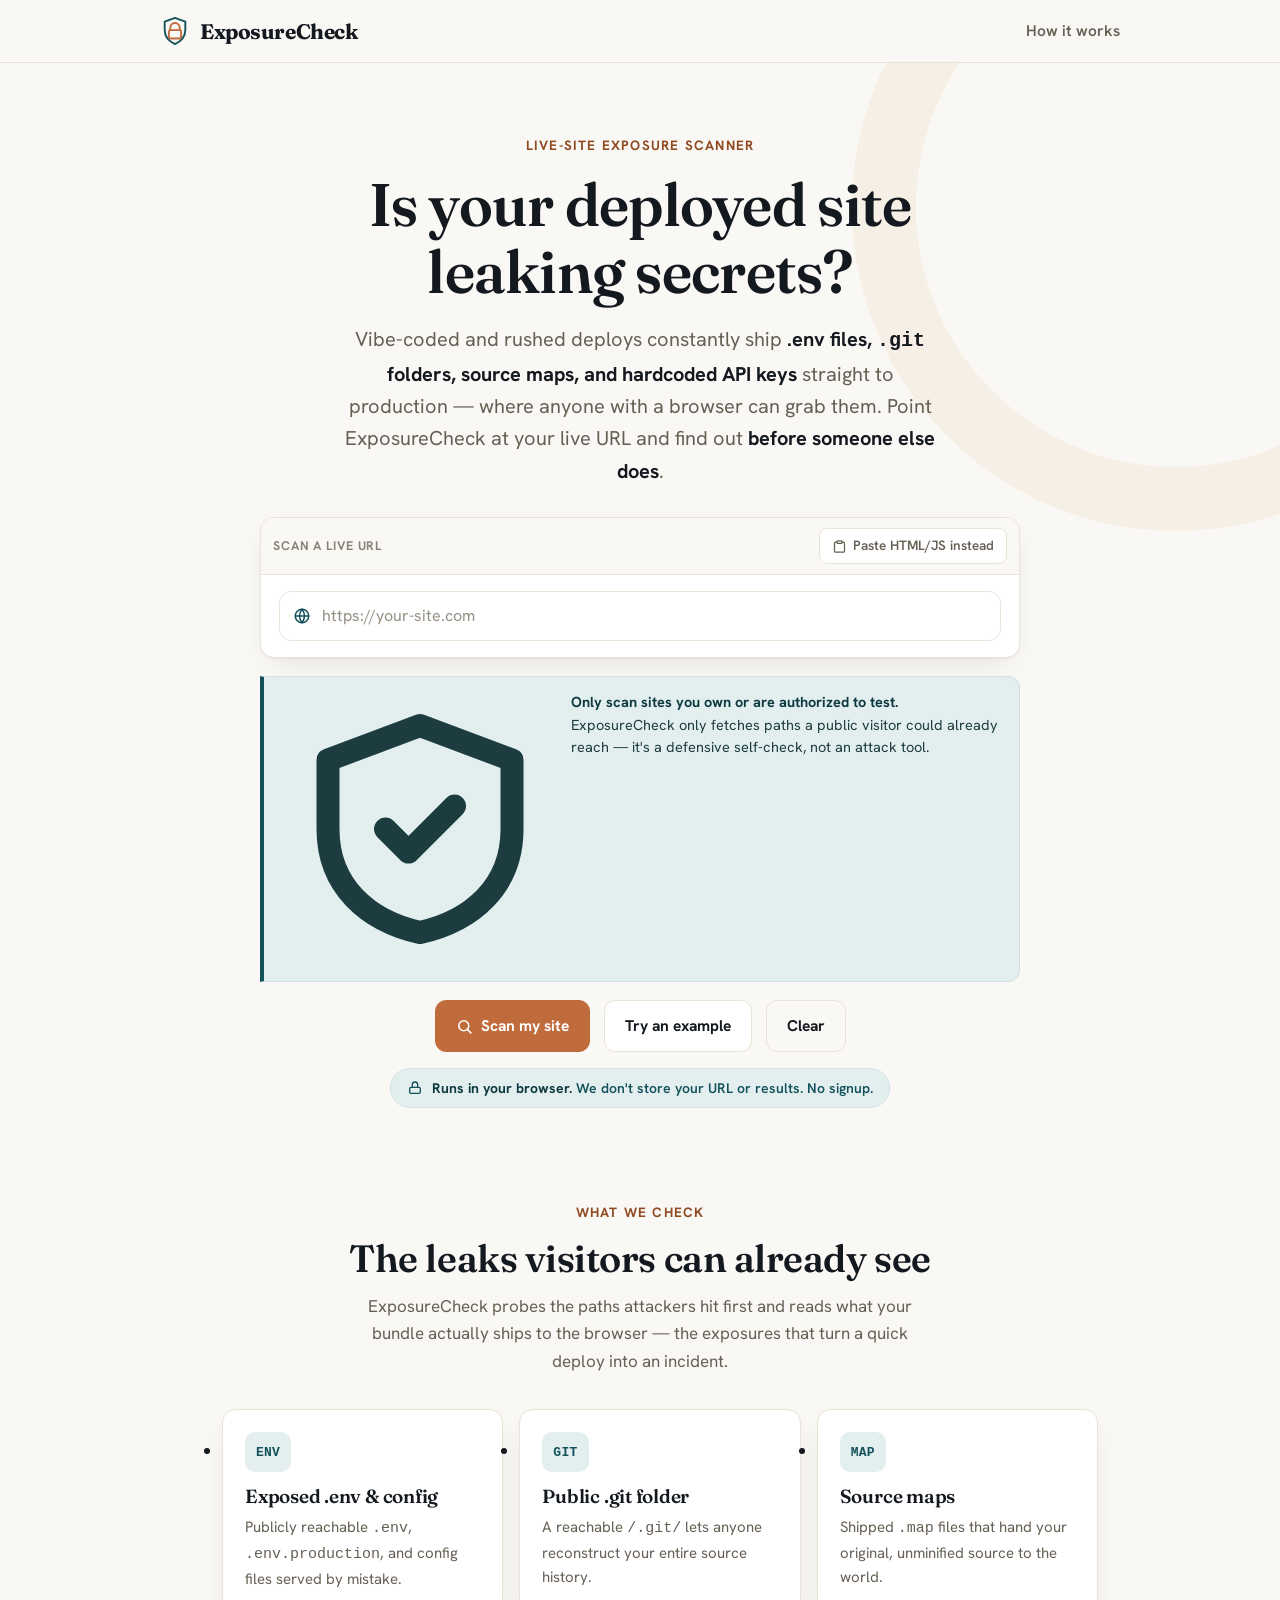
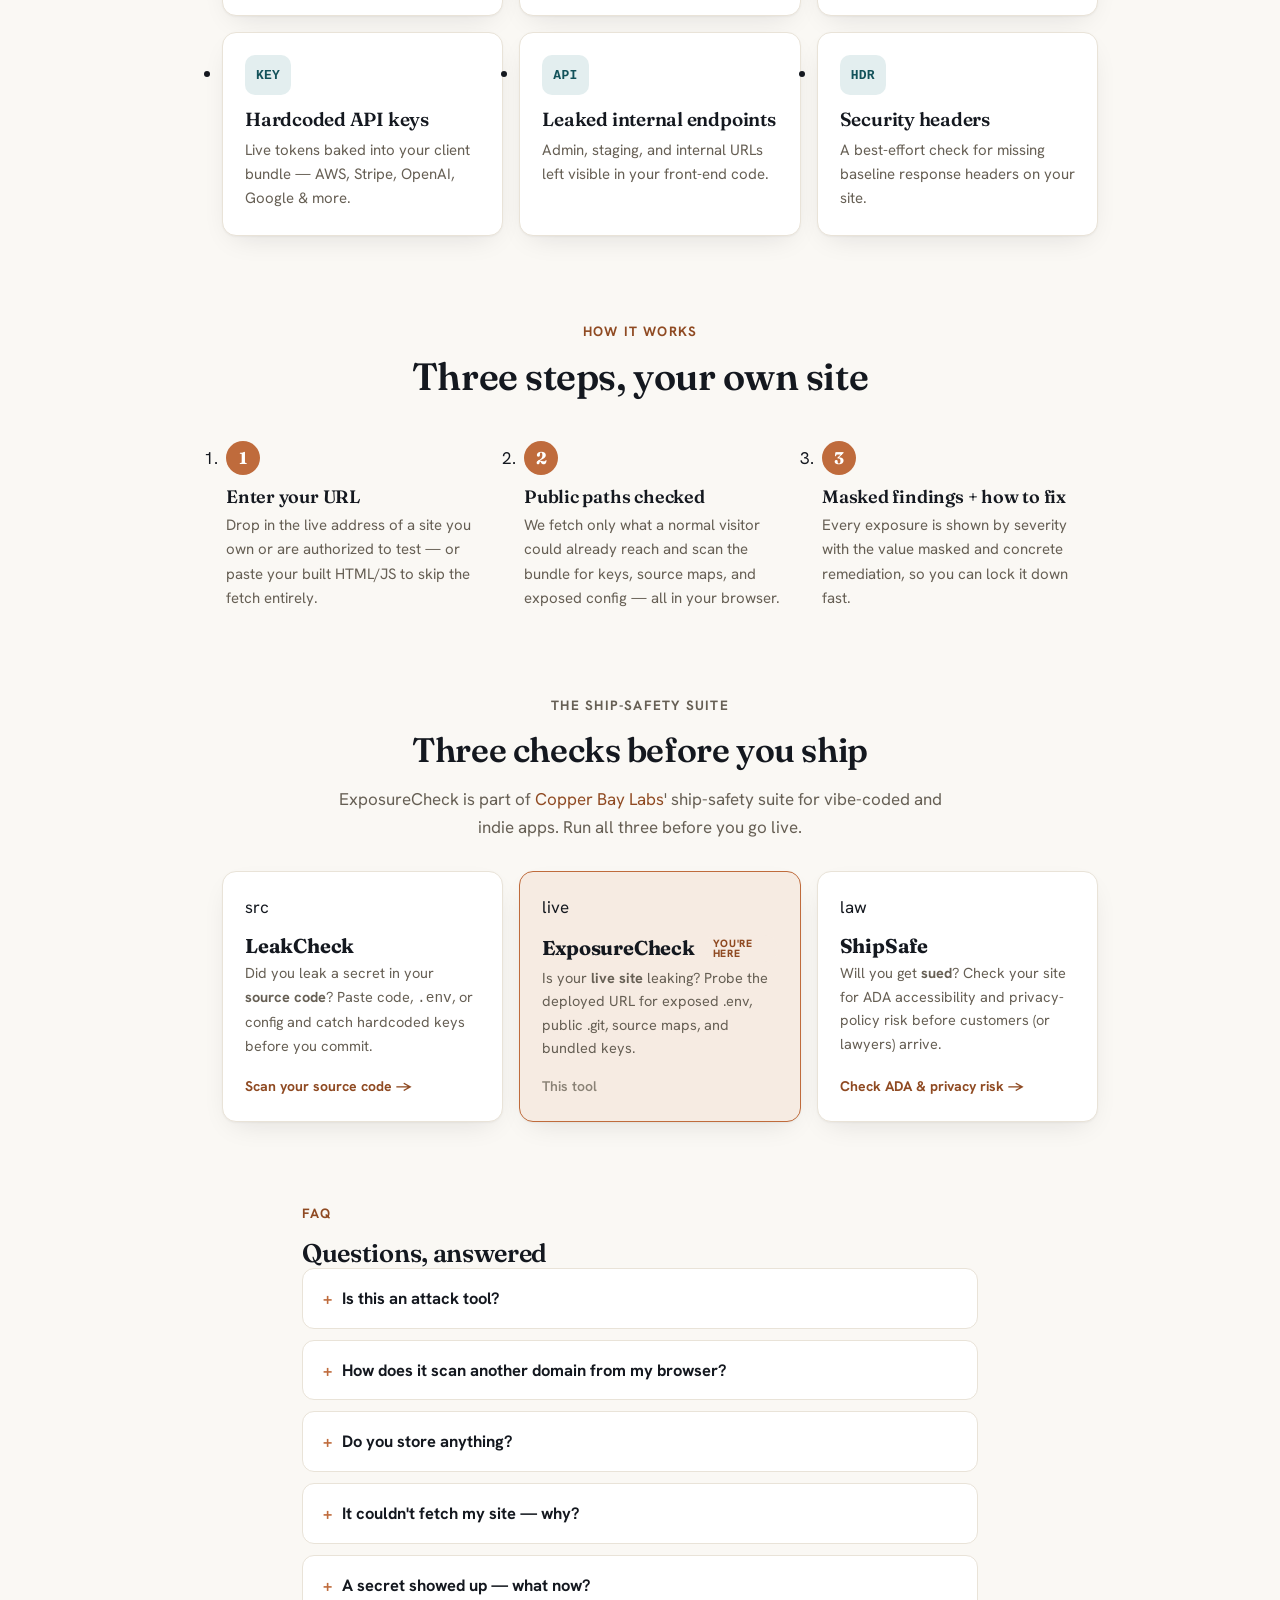
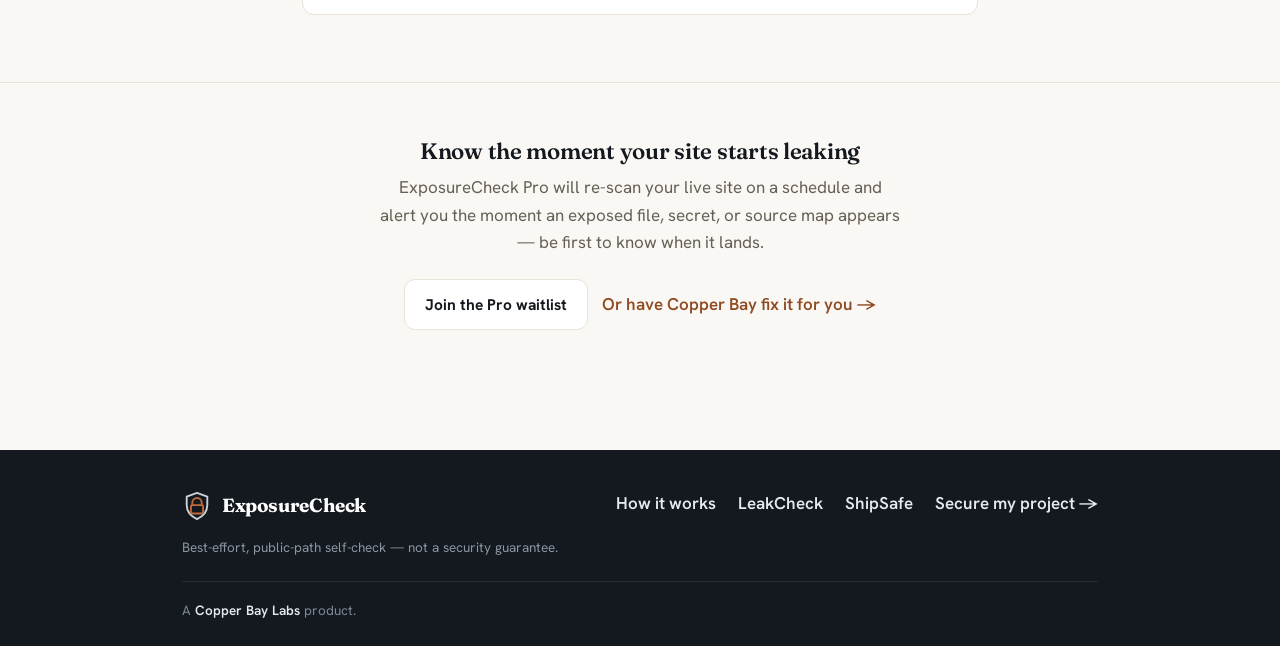
==== index.html @ 498ee795 "Point canonical URLs, sitemap, and cross-links to labs.copperbaytech.com Co-Authored-By: Claude Opus" ====
<!doctype html>
<html lang="en">
<head>
<meta charset="utf-8">
<meta name="viewport" content="width=device-width, initial-scale=1">
<title>ExposureCheck — is your live site leaking secrets?</title>
<meta name="description" content="Scan your deployed site for exposed .env files, public .git folders, leaked source maps, and hardcoded API keys in your bundle, flagged by severity. A defensive self-check that runs in your browser. Free, no signup.">
<link rel="canonical" href="https://labs.copperbaytech.com/exposurecheck/">
<meta property="og:type" content="website">
<meta property="og:site_name" content="ExposureCheck">
<meta property="og:title" content="ExposureCheck — is your live site leaking secrets?">
<meta property="og:description" content="Scan your deployed site for exposed .env, public .git, source maps, and hardcoded API keys, flagged by severity. A defensive self-check that runs in your browser.">
<meta property="og:url" content="https://labs.copperbaytech.com/exposurecheck/">
<meta property="og:image" content="https://labs.copperbaytech.com/exposurecheck/og-image.png">
<meta property="og:image:width" content="1200">
<meta property="og:image:height" content="630">
<meta name="twitter:card" content="summary_large_image">
<meta name="theme-color" content="#faf8f4">
<link rel="icon" href="favicon.svg" type="image/svg+xml">
<link rel="apple-touch-icon" href="apple-touch-icon.png">
<link rel="preconnect" href="https://fonts.googleapis.com">
<link rel="preconnect" href="https://fonts.gstatic.com" crossorigin>
<link href="https://fonts.googleapis.com/css2?family=Fraunces:opsz,wght@9..144,500;9..144,600;9..144,700&family=Hanken+Grotesk:wght@400;500;600;700&display=swap" rel="stylesheet">
<script type="application/ld+json">
{"@context":"https://schema.org","@type":"WebApplication","name":"ExposureCheck","applicationCategory":"SecurityApplication","operatingSystem":"Web","offers":{"@type":"Offer","price":"0","priceCurrency":"USD"},"description":"Free defensive self-check that scans your deployed site for exposed .env files, public .git folders, leaked source maps, and hardcoded API keys in your bundle.","publisher":{"@type":"Organization","name":"Copper Bay Labs","url":"https://copperbaytech.com"}}
</script>
<link rel="stylesheet" href="styles.css?v=1">
</head>
<body>
<a class="skip" href="#main">Skip to main content</a>

<header class="masthead" role="banner">
  <div class="wrap hdr-bar">
    <a class="brand" href="./" aria-label="ExposureCheck — go to homepage">
      <svg class="mark" viewBox="0 0 64 64" aria-hidden="true">
        <path d="M32 4 54 12v18c0 14-9 24-22 30C19 54 10 44 10 30V12L32 4Z" fill="none" stroke="#13525a" stroke-width="4" stroke-linejoin="round"/>
        <path d="M22 30v-5a10 10 0 0 1 20 0v5" fill="none" stroke="#bf6b3c" stroke-width="4" stroke-linecap="round" stroke-linejoin="round"/>
        <rect x="19" y="30" width="26" height="18" rx="3" fill="none" stroke="#bf6b3c" stroke-width="4"/>
      </svg>
      <span class="wordmark">ExposureCheck</span>
    </a>
    <nav class="nav" aria-label="Primary navigation">
      <a href="about.html">How it works</a>
    </nav>
  </div>
</header>

<main id="main">

  <section class="hero">
    <div class="wrap">
      <p class="eyebrow">Live-site exposure scanner</p>
      <h1>Is your deployed site leaking secrets?</h1>
      <p class="lede">Vibe-coded and rushed deploys constantly ship <strong>.env files, <code>.git</code> folders, source maps, and hardcoded API keys</strong> straight to production — where anyone with a browser can grab them. Point ExposureCheck at your live URL and find out <strong>before someone else does</strong>.</p>

      <form id="scan-form" class="scanner" novalidate>
        <div class="code-tool">
          <div class="code-toolbar">
            <span class="tb-label">Scan a live URL</span>
            <button type="button" id="paste-toggle" class="tb-btn" aria-expanded="false" aria-controls="paste-wrap">
              <svg viewBox="0 0 24 24" fill="none" stroke="currentColor" stroke-width="2" stroke-linecap="round" stroke-linejoin="round" aria-hidden="true"><rect x="8" y="3" width="8" height="4" rx="1"/><path d="M16 5h2a2 2 0 0 1 2 2v12a2 2 0 0 1-2 2H6a2 2 0 0 1-2-2V7a2 2 0 0 1 2-2h2"/></svg>
              Paste HTML/JS instead
            </button>
          </div>

          <div class="url-row">
            <label class="sr-only" for="url">Your live site URL</label>
            <span class="url-prefix" aria-hidden="true">
              <svg viewBox="0 0 24 24" fill="none" stroke="currentColor" stroke-width="2" stroke-linecap="round" stroke-linejoin="round" aria-hidden="true"><circle cx="12" cy="12" r="9"/><path d="M3 12h18M12 3a14 14 0 0 1 0 18M12 3a14 14 0 0 0 0 18"/></svg>
            </span>
            <input id="url" name="url" class="url-input" type="url" inputmode="url" spellcheck="false" autocomplete="off" autocapitalize="off" autocorrect="off" placeholder="https://your-site.com" aria-describedby="trust-line safety-note">
          </div>

          <div id="paste-wrap" class="paste-wrap" hidden>
            <label class="code-label" for="paste">Paste your built HTML/JS instead</label>
            <textarea id="paste" name="paste" class="code-input" spellcheck="false" autocomplete="off" autocapitalize="off" autocorrect="off" wrap="off" placeholder="Paste your built HTML or bundled JS here&hellip; (no URL fetch — scanned locally)"></textarea>
          </div>
        </div>

        <p class="safety-note" id="safety-note">
          <svg viewBox="0 0 24 24" fill="none" stroke="currentColor" stroke-width="2" stroke-linecap="round" stroke-linejoin="round" aria-hidden="true"><path d="M12 3 4 6v6c0 5 3.5 8 8 9 4.5-1 8-4 8-9V6l-8-3Z"/><path d="m9 12 2 2 4-4"/></svg>
          <span><strong>Only scan sites you own or are authorized to test.</strong> ExposureCheck only fetches paths a public visitor could already reach — it's a defensive self-check, not an attack tool.</span>
        </p>

        <div class="scan-actions">
          <button type="submit" id="scan-btn" class="btn primary">
            <svg viewBox="0 0 24 24" fill="none" stroke="currentColor" stroke-width="2.2" stroke-linecap="round" stroke-linejoin="round" aria-hidden="true"><circle cx="11" cy="11" r="7"/><path d="m21 21-4.3-4.3"/></svg>
            Scan my site
          </button>
          <button type="button" id="example-btn" class="btn">Try an example</button>
          <button type="button" id="clear-btn" class="btn ghost">Clear</button>
        </div>

        <p class="trust-badge" id="trust-line">
          <svg viewBox="0 0 24 24" fill="none" stroke="currentColor" stroke-width="2" stroke-linecap="round" stroke-linejoin="round" aria-hidden="true"><rect x="4" y="11" width="16" height="9" rx="2"/><path d="M8 11V7a4 4 0 0 1 8 0v4"/></svg>
          <span><strong>Runs in your browser.</strong> We don't store your URL or results. No signup.</span>
        </p>
      </form>
    </div>
  </section>

  <section id="results" class="results" hidden tabindex="-1" aria-label="Scan results">
    <!-- app.js fills this and injects the "Copy report" #copy-btn into the results head -->
  </section>

  <section class="detect">
    <div class="wrap">
      <p class="eyebrow">What we check</p>
      <h2 class="detect-title">The leaks visitors can already see</h2>
      <p class="detect-sub">ExposureCheck probes the paths attackers hit first and reads what your bundle actually ships to the browser — the exposures that turn a quick deploy into an incident.</p>
      <ul class="detect-grid">
        <li class="feature"><span class="feat-icon" aria-hidden="true">env</span><div><h3>Exposed .env &amp; config</h3><p>Publicly reachable <code>.env</code>, <code>.env.production</code>, and config files served by mistake.</p></div></li>
        <li class="feature"><span class="feat-icon" aria-hidden="true">git</span><div><h3>Public .git folder</h3><p>A reachable <code>/.git/</code> lets anyone reconstruct your entire source history.</p></div></li>
        <li class="feature"><span class="feat-icon" aria-hidden="true">map</span><div><h3>Source maps</h3><p>Shipped <code>.map</code> files that hand your original, unminified source to the world.</p></div></li>
        <li class="feature"><span class="feat-icon" aria-hidden="true">key</span><div><h3>Hardcoded API keys</h3><p>Live tokens baked into your client bundle — AWS, Stripe, OpenAI, Google &amp; more.</p></div></li>
        <li class="feature"><span class="feat-icon" aria-hidden="true">api</span><div><h3>Leaked internal endpoints</h3><p>Admin, staging, and internal URLs left visible in your front-end code.</p></div></li>
        <li class="feature"><span class="feat-icon" aria-hidden="true">hdr</span><div><h3>Security headers</h3><p>A best-effort check for missing baseline response headers on your site.</p></div></li>
      </ul>
    </div>
  </section>

  <section class="steps">
    <div class="wrap">
      <p class="eyebrow">How it works</p>
      <h2 class="steps-title">Three steps, your own site</h2>
      <ol class="step-grid">
        <li class="step">
          <span class="step-num" aria-hidden="true">1</span>
          <h3>Enter your URL</h3>
          <p>Drop in the live address of a site you own or are authorized to test — or paste your built HTML/JS to skip the fetch entirely.</p>
        </li>
        <li class="step">
          <span class="step-num" aria-hidden="true">2</span>
          <h3>Public paths checked</h3>
          <p>We fetch only what a normal visitor could already reach and scan the bundle for keys, source maps, and exposed config — all in your browser.</p>
        </li>
        <li class="step">
          <span class="step-num" aria-hidden="true">3</span>
          <h3>Masked findings + how to fix</h3>
          <p>Every exposure is shown by severity with the value masked and concrete remediation, so you can lock it down fast.</p>
        </li>
      </ol>
    </div>
  </section>

  <section class="suite-band">
    <div class="wrap">
      <div class="section-head">
        <p class="eyebrow">The ship-safety suite</p>
        <h2>Three checks before you ship</h2>
        <p>ExposureCheck is part of <a href="https://copperbaytech.com" target="_blank" rel="noopener noreferrer">Copper Bay Labs</a>' ship-safety suite for vibe-coded and indie apps. Run all three before you go live.</p>
      </div>
      <ul class="suite-grid">
        <li class="suite-card">
          <span class="feat-icon" aria-hidden="true">src</span>
          <h3 class="suite-name">LeakCheck</h3>
          <p>Did you leak a secret in your <strong>source code</strong>? Paste code, <code>.env</code>, or config and catch hardcoded keys before you commit.</p>
          <a class="suite-cta" href="https://labs.copperbaytech.com/leakcheck/" target="_blank" rel="noopener noreferrer">Scan your source code &rarr;</a>
        </li>
        <li class="suite-card is-current" aria-current="page">
          <span class="feat-icon" aria-hidden="true">live</span>
          <h3 class="suite-name">ExposureCheck <span class="pill">You're here</span></h3>
          <p>Is your <strong>live site</strong> leaking? Probe the deployed URL for exposed .env, public .git, source maps, and bundled keys.</p>
          <span class="suite-cta muted">This tool</span>
        </li>
        <li class="suite-card">
          <span class="feat-icon" aria-hidden="true">law</span>
          <h3 class="suite-name">ShipSafe</h3>
          <p>Will you get <strong>sued</strong>? Check your site for ADA accessibility and privacy-policy risk before customers (or lawyers) arrive.</p>
          <a class="suite-cta" href="https://labs.copperbaytech.com/shipsafe/" target="_blank" rel="noopener noreferrer">Check ADA &amp; privacy risk &rarr;</a>
        </li>
      </ul>
    </div>
  </section>

  <section class="faq">
    <div class="wrap narrow">
      <p class="eyebrow">FAQ</p>
      <h2 class="faq-title">Questions, answered</h2>

      <details>
        <summary>Is this an attack tool?</summary>
        <p><strong>No.</strong> ExposureCheck is a defensive self-check for <em>your own</em> site. It only requests paths a public visitor could already reach — the same <code>.env</code>, <code>.git</code>, source-map, and bundle URLs a browser or crawler would hit. It never probes for vulnerabilities, never brute-forces, and never touches anything that isn't already publicly served. Only scan sites you own or are explicitly authorized to test.</p>
      </details>

      <details>
        <summary>How does it scan another domain from my browser?</summary>
        <p>Browsers block one site from fetching another (the same-origin policy), so for URL mode ExposureCheck routes its requests through a <strong>public CORS proxy</strong> that fetches the page and passes the bytes back to your tab for local scanning. That proxy is a third party that can see the URL it fetches, and it can't reach pages behind a login or a private network. If a fetch fails or you'd rather not use a proxy, use <strong>paste mode</strong> — drop in your built HTML/JS and everything stays in your browser with no network call at all.</p>
      </details>

      <details>
        <summary>Do you store anything?</summary>
        <p>No. Nothing is persisted. Your URL, the fetched content, and the results live only in this tab's memory and disappear the moment you close or reload the page. There's no database, no analytics on your content, and no signup. (In URL mode the public CORS proxy briefly handles your URL to fetch it — see the question above.)</p>
      </details>

      <details>
        <summary>It couldn't fetch my site — why?</summary>
        <p>URL mode depends on a public CORS proxy, which has limits: it can be rate-limited or down, it can't reach pages behind authentication or on a private network, and some hosts block proxy traffic. When that happens, switch to <strong>paste mode</strong> — open your deployed page, view source or grab your built bundle, and paste the HTML/JS in. The same detectors run locally with no fetch required.</p>
      </details>

      <details>
        <summary>A secret showed up — what now?</summary>
        <p><strong>Rotate it immediately</strong> in the provider's dashboard so the exposed value stops working. Then remove it from the deploy: pull the literal out of your built output, move it to an environment variable or secret manager, and make sure the file (<code>.env</code>, config, source maps) is in your <code>.gitignore</code> and excluded from your production build. Finally, scrub it from git history with <code>git filter-repo</code> or BFG and force-push — anything that has been public should be treated as already harvested.</p>
      </details>
    </div>
  </section>

</main>

<section class="upsell" aria-labelledby="upsell-h" style="border-top:1px solid var(--line,#e7e1d8);padding:3.5rem 0;text-align:center">
  <div class="wrap">
    <h2 id="upsell-h" style="margin:0 0 .6rem;font-size:1.4rem">Know the moment your site starts leaking</h2>
    <p style="max-width:52ch;margin:0 auto 1.4rem;color:var(--muted,#6b6359)">ExposureCheck Pro will re-scan your live site on a schedule and alert you the moment an exposed file, secret, or source map appears — be first to know when it lands.</p>
    <div style="display:flex;gap:.85rem;justify-content:center;flex-wrap:wrap;align-items:center">
      <a class="btn" href="mailto:contact@copperbaytech.com?subject=ExposureCheck%20Pro%20waitlist&amp;body=I%27d%20use%20scheduled%20re-scans%20with%20alerts.%20Notify%20me%20at%20launch.">Join the Pro waitlist</a>
      <a href="https://copperbaytech.com" target="_blank" rel="noopener noreferrer" style="font-weight:600">Or have Copper Bay fix it for you <span aria-hidden="true">&rarr;</span></a>
    </div>
  </div>
</section>

<footer class="footer" role="contentinfo">
  <div class="wrap foot">
    <div>
      <a class="brand small" href="./" aria-label="ExposureCheck — homepage">
        <svg class="mark" viewBox="0 0 64 64" aria-hidden="true">
          <path d="M32 4 54 12v18c0 14-9 24-22 30C19 54 10 44 10 30V12L32 4Z" fill="none" stroke="#cbd2da" stroke-width="4" stroke-linejoin="round"/>
          <path d="M22 30v-5a10 10 0 0 1 20 0v5" fill="none" stroke="#bf6b3c" stroke-width="4" stroke-linecap="round" stroke-linejoin="round"/>
          <rect x="19" y="30" width="26" height="18" rx="3" fill="none" stroke="#bf6b3c" stroke-width="4"/>
        </svg>
        <span class="wordmark">ExposureCheck</span>
      </a>
      <p class="fine">Best-effort, public-path self-check — not a security guarantee.</p>
    </div>
    <nav class="foot-nav" aria-label="Footer navigation">
      <a href="about.html">How it works</a>
      <a href="https://labs.copperbaytech.com/leakcheck/" target="_blank" rel="noopener noreferrer">LeakCheck</a>
      <a href="https://labs.copperbaytech.com/shipsafe/" target="_blank" rel="noopener noreferrer">ShipSafe</a>
      <a href="https://copperbaytech.com" target="_blank" rel="noopener noreferrer">Secure my project &rarr;</a>
    </nav>
  </div>
  <div class="wrap">
    <p class="madeby">A <a href="https://copperbaytech.com" target="_blank" rel="noopener noreferrer">Copper Bay Labs</a> product.</p>
  </div>
</footer>

<script src="app.js?v=1"></script>
</body>
</html>
---- styles.css ----
/* ==========================================================================
   ExposureCheck — A Copper Bay Labs product
   Standalone stylesheet. FORKED from LeakCheck for suite cohesion.
   Design system: Copper Bay Labs (Fraunces + Hanken Grotesk; copper #bf6b3c
   primary action, bay/teal #13525a secure accent, paper bg, severity
   critical/high/medium/low). Fonts loaded via Google Fonts <link>.

   Where LeakCheck scans pasted code, ExposureCheck scans a live URL (or pasted
   response/headers) for publicly-exposed secrets. Same engine, same finding /
   severity class contract:
     .finding.sev-critical / .sev-high / .sev-medium / .sev-low  (left border)
     .sev-badge.sev-critical|high|medium|low                     (pill)
     .summary-bar > .summary-counts > .sev-count.crit|high|med|low
   These names MUST match app.js (SEV_ABBR: critical->crit, high, medium->med,
   low). Do not rename without updating the engine.
   ========================================================================== */

:root{
  --ink:#14181f; --paper:#faf8f4; --surface:#fff; --line:#e9e3d8; --line-2:#f0ebe2;
  --muted:#665f54; --muted-2:#8a8276;
  --copper:#bf6b3c; --copper-deep:#8f4a22; --copper-tint:#f6ebe2;
  --bay:#13525a; --bay-deep:#0d3a40; --bay-tint:#e3eeef;
  --pass:#2f7d52; --pass-bg:#e8f3ec; --warn:#a9711a; --warn-bg:#f9f0dd; --fail:#bb392b; --fail-bg:#f9e7e4;
  --high:#d2691e; --high-bg:#f7e9dc;
  --shadow:0 1px 2px rgba(20,24,31,.04), 0 10px 30px -12px rgba(20,24,31,.14);
  --shadow-lift:0 2px 6px rgba(20,24,31,.06), 0 16px 40px -16px rgba(20,24,31,.18);
  --r:14px;
  --mono:ui-monospace,"SF Mono",SFMono-Regular,"Cascadia Code","JetBrains Mono",Menlo,Consolas,"Liberation Mono",monospace;
  --transition-fast:.15s ease;
  --transition-med:.22s ease;
}
*{box-sizing:border-box}
html{scroll-behavior:smooth}
@media (prefers-reduced-motion:reduce){html{scroll-behavior:auto} *{animation-duration:.001ms!important;transition-duration:.001ms!important}}
body{margin:0;background:var(--paper);color:var(--ink);font:17px/1.62 "Hanken Grotesk",ui-sans-serif,system-ui,-apple-system,"Segoe UI",Roboto,sans-serif;-webkit-font-smoothing:antialiased;overflow-x:clip}
.wrap{max-width:960px;margin:0 auto;padding:0 22px}
.wrap.narrow{max-width:720px}
h1,h2,h3{font-family:"Fraunces",Georgia,serif;font-weight:600;line-height:1.12;letter-spacing:-.012em;margin:0}
a{color:var(--copper-deep);text-decoration:none}
a:hover{text-decoration:underline;text-underline-offset:3px}
em{font-style:italic;color:var(--copper-deep)}
strong{font-weight:700}
:focus-visible{outline:3px solid var(--bay);outline-offset:2px;border-radius:4px}
.sr-only{position:absolute;width:1px;height:1px;padding:0;margin:-1px;overflow:hidden;clip:rect(0 0 0 0);white-space:nowrap;border:0}
.skip{position:absolute;left:-999px;top:8px;background:var(--ink);color:#fff;padding:10px 16px;border-radius:8px;z-index:50;font-weight:600;letter-spacing:.01em}
.skip:focus{left:12px}

/* masthead */
.masthead{background:var(--paper);border-bottom:1px solid var(--line);position:relative;z-index:30}
.hdr-bar,.masthead .bar{display:flex;align-items:center;justify-content:space-between;gap:14px;min-height:62px;padding:9px 0}
.brand{display:inline-flex;align-items:center;gap:10px;color:var(--ink)}
.brand:hover{text-decoration:none}
.mark{width:30px;height:30px;flex:0 0 auto}
.wordmark{font-family:"Fraunces",serif;font-weight:700;font-size:21px;letter-spacing:-.02em}
.nav{display:flex;gap:24px}
.nav a{color:var(--muted);font-weight:600;font-size:15.5px;transition:color var(--transition-fast)}
.nav a:hover{color:var(--ink);text-decoration:none}

/* hero */
.hero{padding:72px 0 40px;position:relative;overflow:hidden;text-align:center}
.hero::before{content:"";position:absolute;width:520px;height:520px;border:64px solid var(--copper-tint);border-radius:50%;right:-220px;top:-180px;z-index:0;opacity:.7;pointer-events:none}
.hero .wrap{position:relative;z-index:1}
.eyebrow{color:var(--copper-deep);font-weight:700;font-size:13.5px;letter-spacing:.09em;text-transform:uppercase;margin:0 0 14px}
.hero h1{font-size:clamp(34px,6vw,60px);max-width:15ch;margin:0 auto 18px}
.lede{max-width:600px;margin:0 auto 30px;color:var(--muted);font-size:clamp(17px,2.3vw,20px)}
.lede strong{color:var(--ink)}

/* primary button */
.btn{padding:12px 20px;font:inherit;font-size:15.5px;font-weight:700;border-radius:11px;cursor:pointer;border:1.5px solid var(--line);background:var(--surface);color:var(--ink);display:inline-flex;align-items:center;justify-content:center;gap:8px;transition:border-color var(--transition-fast),background var(--transition-fast),box-shadow var(--transition-fast),transform var(--transition-fast);text-decoration:none}
.btn:hover{border-color:var(--bay);text-decoration:none;background:var(--bay-tint)}
.btn:focus-visible{outline:3px solid var(--bay);outline-offset:2px}
.btn:active{transform:translateY(1px)}
.btn.primary{background:var(--copper);color:#fff;border-color:var(--copper)}
.btn.primary:hover{background:var(--copper-deep);border-color:var(--copper-deep);box-shadow:var(--shadow-lift)}
.btn.large{padding:14px 26px;font-size:16.5px;border-radius:12px}
.btn svg{width:17px;height:17px}
.btn[disabled],.btn:disabled{opacity:.55;cursor:not-allowed;transform:none}
.btn.ghost{background:transparent;border-color:var(--line)}
.btn-row{display:flex;gap:12px;flex-wrap:wrap;justify-content:center}

/* ==========================================================================
   ExposureCheck: scanner input — URL row + paste-mode textarea
   ========================================================================== */
.scanner{position:relative;z-index:1;max-width:760px;margin:0 auto}
.code-tool{background:var(--surface);border:1.5px solid var(--line);border-radius:var(--r);box-shadow:var(--shadow);overflow:hidden;transition:border-color var(--transition-fast),box-shadow var(--transition-fast)}
.code-tool:focus-within{border-color:var(--bay);box-shadow:0 0 0 4px rgba(19,82,90,.12),var(--shadow-lift)}

.code-label{display:block;text-align:left;font-size:13.5px;font-weight:700;letter-spacing:.04em;text-transform:uppercase;color:var(--muted-2);margin:0 0 10px}
.code-label code{font-family:var(--mono);font-size:12.5px;background:var(--paper);border:1px solid var(--line);border-radius:5px;padding:1px 6px;text-transform:none;color:var(--bay)}

/* the URL input row — globe prefix + flush input, like a search bar.
   Markup: <div class="url-row"><span class="url-prefix">svg</span><input class="url-input"></div> */
.url-row{position:relative;display:flex;align-items:stretch;padding:16px 18px}
.url-prefix{position:absolute;left:32px;top:50%;transform:translateY(-50%);width:18px;height:18px;color:var(--bay);display:inline-flex;align-items:center;justify-content:center;pointer-events:none;z-index:1}
.url-prefix svg{width:18px;height:18px}
.url-input{flex:1 1 auto;min-width:0;font:inherit;font-size:16px;color:var(--ink);background:var(--surface);border:1.5px solid var(--line);border-radius:12px;padding:13px 16px 13px 42px;line-height:1.4;transition:border-color var(--transition-fast),box-shadow var(--transition-fast)}
.url-input::placeholder{color:var(--muted-2);opacity:.9}
.url-input:focus{outline:none;border-color:var(--bay);box-shadow:0 0 0 4px rgba(19,82,90,.12)}
.url-input:invalid:not(:placeholder-shown){border-color:var(--fail)}

/* toggle row beneath the URL field: switch into paste mode */
.input-modes{display:flex;align-items:center;gap:8px;flex-wrap:wrap;margin:12px 0 0;justify-content:flex-start}
.mode-toggle{appearance:none;font:inherit;font-size:13.5px;font-weight:600;color:var(--muted);background:transparent;border:0;border-bottom:1.5px dashed var(--line);padding:2px 1px;cursor:pointer;display:inline-flex;align-items:center;gap:6px;transition:color var(--transition-fast),border-color var(--transition-fast)}
.mode-toggle:hover{color:var(--bay);border-bottom-color:var(--bay)}
.mode-toggle:focus-visible{outline:3px solid var(--bay);outline-offset:3px;border-radius:3px}
.mode-toggle svg{width:15px;height:15px}
.mode-toggle[aria-pressed="true"]{color:var(--bay);border-bottom-style:solid;border-bottom-color:var(--bay)}

/* the paste-mode wrap — hidden until the toolbar toggle reveals it */
.paste-wrap{padding:16px 18px;border-top:1px solid var(--line);background:var(--paper)}
.paste-wrap[hidden]{display:none}
.paste-wrap .code-input{border:1.5px solid var(--line);border-radius:12px;min-height:200px;transition:border-color var(--transition-fast),box-shadow var(--transition-fast)}
.paste-wrap .code-input:focus{border-color:var(--bay);box-shadow:0 0 0 4px rgba(19,82,90,.12)}

/* the paste-mode textarea — hidden until toggled into view, monospace */
.paste-input{display:block;width:100%;min-height:200px;resize:vertical;background:var(--surface);color:var(--ink);border:1.5px solid var(--line);border-radius:12px;
  font-family:var(--mono);font-size:14px;line-height:1.6;letter-spacing:0;padding:14px 16px;tab-size:2;margin:14px 0 0;transition:border-color var(--transition-fast),box-shadow var(--transition-fast)}
.paste-input::placeholder{color:var(--muted-2);opacity:.85}
.paste-input:focus{outline:none;border-color:var(--bay);box-shadow:0 0 0 4px rgba(19,82,90,.12)}
.paste-input[hidden]{display:none}

/* toolbar row (kept from LeakCheck for paste-mode controls) */
.code-toolbar{display:flex;align-items:center;gap:8px;flex-wrap:wrap;padding:10px 12px;background:var(--paper);border-bottom:1px solid var(--line)}
.code-toolbar .tb-label{font-size:12.5px;font-weight:700;letter-spacing:.07em;text-transform:uppercase;color:var(--muted-2);margin-right:auto}
.tb-btn{appearance:none;font:inherit;font-size:13.5px;font-weight:600;color:var(--muted);background:var(--surface);border:1.5px solid var(--line);border-radius:8px;padding:6px 12px;cursor:pointer;display:inline-flex;align-items:center;gap:6px;transition:border-color var(--transition-fast),color var(--transition-fast),background var(--transition-fast)}
.tb-btn:hover{border-color:var(--bay);color:var(--bay);background:var(--bay-tint)}
.tb-btn:focus-visible{outline:3px solid var(--bay);outline-offset:2px}
.tb-btn svg{width:15px;height:15px}
.tb-btn[aria-expanded="true"]{border-color:var(--bay);color:var(--bay);background:var(--bay-tint)}

/* legacy code textarea (paste mode can also use .code-input) */
.code-input{display:block;width:100%;min-height:220px;resize:vertical;border:0;outline:none;background:var(--surface);color:var(--ink);
  font-family:var(--mono);font-size:14px;line-height:1.6;letter-spacing:0;padding:16px 18px;tab-size:2}
.code-input::placeholder{color:var(--muted-2);opacity:.85}
.code-input:focus{outline:none}

/* actions under the input */
.scan-actions{display:flex;align-items:center;gap:14px;flex-wrap:wrap;margin:18px 0 0;justify-content:center}

/* ==========================================================================
   ExposureCheck: SAFETY notice callout — bay-tinted, with shield/lock glyph
   ========================================================================== */
.safety-note{display:flex;align-items:flex-start;gap:13px;max-width:760px;margin:18px auto 0;padding:14px 18px;background:var(--bay-tint);border:1px solid #cfe1e3;border-left:4px solid var(--bay);border-radius:0 12px 12px 0;color:#1c3c40;font-size:14.5px;line-height:1.55;text-align:left}
.safety-note .safety-glyph{flex:0 0 auto;width:26px;height:26px;margin-top:1px;color:var(--bay);display:inline-flex;align-items:center;justify-content:center}
.safety-note .safety-glyph svg{width:24px;height:24px}
.safety-note .safety-body{min-width:0}
.safety-note .safety-title{display:block;font-weight:800;font-size:12px;letter-spacing:.06em;text-transform:uppercase;color:var(--bay-deep);margin:0 0 3px}
.safety-note p{margin:0}
.safety-note strong{color:var(--bay-deep)}
.safety-note code,.safety-note .mono{font-family:var(--mono);font-size:13px;background:rgba(19,82,90,.10);border-radius:5px;padding:1px 6px;color:var(--bay-deep)}

/* trust badge (compact pill variant of the safety note) */
.trust-badge{display:inline-flex;align-items:center;gap:9px;margin:16px auto 0;padding:8px 16px;background:var(--bay-tint);border:1px solid #cfe1e3;border-radius:999px;color:var(--bay);font-size:14px;font-weight:600;max-width:max-content}
.trust-badge svg{width:16px;height:16px;flex:0 0 auto;color:var(--bay)}
.trust-badge strong{color:var(--bay-deep)}
.scanner .trust-badge{display:flex}

/* ==========================================================================
   ExposureCheck: scan-progress indicator — shows the current check running
   ========================================================================== */
.scan-progress{display:flex;align-items:center;gap:13px;max-width:760px;margin:18px auto 0;padding:13px 18px;background:var(--surface);border:1px solid var(--line);border-radius:12px;box-shadow:var(--shadow);text-align:left}
.scan-progress[hidden]{display:none}
.scan-progress .sp-spinner{flex:0 0 auto;width:20px;height:20px;border-radius:50%;border:2.5px solid var(--bay-tint);border-top-color:var(--bay);animation:sp-spin .7s linear infinite}
@keyframes sp-spin{to{transform:rotate(360deg)}}
.scan-progress .sp-text{flex:1 1 auto;min-width:0;font-size:14.5px;font-weight:600;color:var(--ink)}
.scan-progress .sp-text .sp-check{font-family:var(--mono);font-size:13.5px;font-weight:700;color:var(--bay);display:inline-block}
.scan-progress .sp-text .sp-sub{display:block;font-family:inherit;font-weight:500;font-size:13px;color:var(--muted);margin-top:1px}
.scan-progress .sp-count{flex:0 0 auto;font-family:var(--mono);font-size:12.5px;font-weight:700;color:var(--muted);background:var(--paper);border:1px solid var(--line);border-radius:7px;padding:3px 9px;font-variant-numeric:tabular-nums}
/* thin progress track + fill (optional, driven by --pct inline var) */
.scan-progress .sp-track{flex:0 0 120px;height:6px;border-radius:999px;background:var(--bay-tint);overflow:hidden;position:relative}
.scan-progress .sp-track .sp-fill{position:absolute;inset:0 auto 0 0;width:var(--pct,0%);background:var(--bay);border-radius:999px;transition:width var(--transition-med)}

/* ==========================================================================
   ExposureCheck: results  (REUSED from LeakCheck — engine contract)
   ========================================================================== */
.results{padding:8px 0 8px;scroll-margin-top:20px}
.results[hidden]{display:none}
.results-head{display:flex;align-items:baseline;justify-content:space-between;gap:14px;flex-wrap:wrap;margin:0 0 16px}
.results-head h2{font-size:clamp(24px,3.4vw,32px)}
.results-head .meta{color:var(--muted);font-size:14.5px}

/* summary bar with severity count chips */
.summary-bar{display:flex;align-items:center;gap:10px 14px;flex-wrap:wrap;background:var(--surface);border:1px solid var(--line);border-radius:12px;padding:14px 16px;box-shadow:var(--shadow);margin:0 0 22px}
.summary-bar .summary-title{font-weight:700;margin-right:auto;font-size:15.5px}
.summary-headline{font-family:"Fraunces",serif;font-weight:600;font-size:17px;letter-spacing:-.01em;margin:0;margin-right:auto;color:var(--ink)}
.summary-counts{display:flex;align-items:center;gap:8px;flex-wrap:wrap}

/* inline spinner shown in the progress summary-bar during a scan */
.scan-spinner{flex:0 0 auto;width:20px;height:20px;border-radius:50%;border:2.5px solid var(--bay-tint);border-top-color:var(--bay);animation:sp-spin .7s linear infinite}

/* grouped findings */
.finding-group{margin:0 0 22px}
.finding-group:last-child{margin-bottom:0}
.group-head{font-family:"Fraunces",serif;font-weight:600;font-size:15px;letter-spacing:.02em;text-transform:uppercase;color:var(--muted);margin:0 0 12px}
.finding-group .finding{margin-bottom:14px}
.finding-group .finding:last-child{margin-bottom:0}
.sev-count{display:inline-flex;align-items:center;gap:8px;font-size:14px;font-weight:700;border-radius:999px;padding:6px 13px;border:1.5px solid transparent;line-height:1}
.sev-count .n{font-variant-numeric:tabular-nums;font-size:15px}
.sev-count .dot{width:9px;height:9px;border-radius:50%;flex:0 0 auto}
.sev-count.crit{background:var(--fail-bg);color:#8f261b;border-color:#eccbc6}
.sev-count.crit .dot{background:var(--fail)}
.sev-count.high{background:var(--high-bg);color:#9a4d12;border-color:#e9cfb6}
.sev-count.high .dot{background:var(--high)}
.sev-count.med{background:var(--warn-bg);color:#855616;border-color:#ecd9b3}
.sev-count.med .dot{background:var(--warn)}
.sev-count.low{background:var(--pass-bg);color:#256142;border-color:#c8e3d2}
.sev-count.low .dot{background:var(--pass)}
.sev-count.zero{background:var(--paper);color:var(--muted-2);border-color:var(--line)}
.sev-count.zero .dot{background:var(--muted-2)}

/* findings list */
.findings{display:flex;flex-direction:column;gap:14px;margin:0;padding:0;list-style:none}

/* a single finding card — thick LEFT border colored by severity */
.finding{background:var(--surface);border:1px solid var(--line);border-left:5px solid var(--muted-2);border-radius:12px;padding:18px 20px;box-shadow:var(--shadow);transition:box-shadow var(--transition-fast),transform var(--transition-fast)}
.finding:hover{box-shadow:var(--shadow-lift)}
.finding.sev-critical{border-left-color:var(--fail)}
.finding.sev-high{border-left-color:var(--high)}
.finding.sev-medium{border-left-color:var(--warn)}
.finding.sev-low{border-left-color:var(--muted)}

.finding-head{display:flex;align-items:center;gap:12px;flex-wrap:wrap;margin:0 0 8px}
.finding-title{font-family:"Fraunces",serif;font-weight:600;font-size:19px;letter-spacing:-.01em;margin:0;color:var(--ink)}
.finding-desc{color:var(--muted);font-size:15px;margin:0 0 14px;max-width:70ch}
.finding-desc:last-child{margin-bottom:0}

/* severity badge pill */
.sev-badge{display:inline-flex;align-items:center;gap:6px;font-size:11.5px;font-weight:800;letter-spacing:.06em;text-transform:uppercase;border-radius:999px;padding:4px 11px;line-height:1;border:1.5px solid transparent;white-space:nowrap}
.sev-badge .dot{width:7px;height:7px;border-radius:50%}
.finding.sev-critical .sev-badge,.sev-badge.sev-critical{background:var(--fail-bg);color:#8f261b;border-color:#eccbc6}
.finding.sev-critical .sev-badge .dot,.sev-badge.sev-critical .dot{background:var(--fail)}
.finding.sev-high .sev-badge,.sev-badge.sev-high{background:var(--high-bg);color:#9a4d12;border-color:#e9cfb6}
.finding.sev-high .sev-badge .dot,.sev-badge.sev-high .dot{background:var(--high)}
.finding.sev-medium .sev-badge,.sev-badge.sev-medium{background:var(--warn-bg);color:#855616;border-color:#ecd9b3}
.finding.sev-medium .sev-badge .dot,.sev-badge.sev-medium .dot{background:var(--warn)}
.finding.sev-low .sev-badge,.sev-badge.sev-low{background:var(--pass-bg);color:#256142;border-color:#c8e3d2}
.finding.sev-low .sev-badge .dot,.sev-badge.sev-low .dot{background:var(--pass)}

/* line-number chip */
.line-chip{display:inline-flex;align-items:center;gap:5px;font-family:var(--mono);font-size:12.5px;font-weight:600;color:var(--muted);background:var(--paper);border:1px solid var(--line);border-radius:7px;padding:3px 9px;line-height:1;white-space:nowrap}
.line-chip::before{content:"L";color:var(--muted-2);font-weight:700}
.line-chip.no-prefix::before{content:none}

/* masked-secret monospace style */
.secret-snippet{display:block;font-family:var(--mono);font-size:13.5px;line-height:1.55;background:#fbf6f2;border:1px solid var(--line);border-radius:9px;padding:11px 14px;margin:0 0 14px;color:#3a2a20;overflow-x:auto;white-space:pre;word-break:break-all;-webkit-overflow-scrolling:touch}
.secret-snippet .masked{color:var(--copper-deep);font-weight:700;letter-spacing:.04em}
.secret-snippet .label{color:var(--muted-2)}
.masked{font-family:var(--mono)}

/* source attribution line (which file/path a finding came from) */
.finding-source{font-size:13.5px;color:var(--muted);margin:0 0 12px;word-break:break-all}
.finding-source .label{font-weight:700;color:var(--muted-2);text-transform:uppercase;letter-spacing:.04em;font-size:12px}

/* fix block — copper-tinted */
.fix{background:var(--copper-tint);border-left:4px solid var(--copper);border-radius:0 10px 10px 0;padding:12px 16px;margin:14px 0 0;color:#5a3a22;font-size:14.5px;line-height:1.55}
.fix .fix-body{margin:0}
.fix .fix-label{display:inline-flex;align-items:center;gap:6px;font-weight:800;font-size:11.5px;letter-spacing:.06em;text-transform:uppercase;color:var(--copper-deep);margin:0 0 5px}
.fix .fix-label svg{width:14px;height:14px}
.fix p{margin:0}
.fix p+p{margin-top:8px}
.fix code,.fix .mono{font-family:var(--mono);font-size:13px;background:rgba(143,74,34,.10);border-radius:5px;padding:1px 6px;color:var(--copper-deep)}

/* copy button + states */
.copy-button{appearance:none;font:inherit;font-size:12.5px;font-weight:700;color:var(--muted);background:var(--surface);border:1.5px solid var(--line);border-radius:8px;padding:5px 11px;cursor:pointer;display:inline-flex;align-items:center;gap:6px;transition:border-color var(--transition-fast),color var(--transition-fast),background var(--transition-fast)}
.copy-button:hover{border-color:var(--bay);color:var(--bay);background:var(--bay-tint)}
.copy-button:focus-visible{outline:3px solid var(--bay);outline-offset:2px}
.copy-button svg{width:14px;height:14px}
.copy-button.copied{border-color:var(--pass);color:var(--pass);background:var(--pass-bg)}
.copy-button .copied-text{display:none}
.copy-button.copied .copied-text{display:inline}
.copy-button.copied .default-text{display:none}
.snippet-row{display:flex;align-items:flex-start;gap:10px}
.snippet-row .secret-snippet{flex:1 1 auto;margin-bottom:0}

/* empty state — centered, friendly, pass-colored */
.empty-state{text-align:center;background:var(--pass-bg);border:1px solid #c8e3d2;border-radius:var(--r);padding:42px 28px;box-shadow:var(--shadow)}
.empty-state .es-icon{width:56px;height:56px;margin:0 auto 16px;color:var(--pass);display:block}
.empty-state h3{font-size:24px;color:#1f5b3c;margin:0 0 8px}
.empty-state p{color:#2f6048;font-size:16px;max-width:46ch;margin:0 auto}
.empty-state .es-sub{color:#4a7a60;font-size:14px;margin-top:14px}

/* ==========================================================================
   "what we detect" grid (reuse .feature)
   ========================================================================== */
section.detect{padding:54px 0 18px;text-align:center}
.detect .section-head{text-align:center;max-width:620px;margin:0 auto 34px}
.detect .section-head h2{font-size:clamp(26px,4vw,38px);margin:0 0 12px}
.detect .section-head p{color:var(--muted)}
.detect-title{font-size:clamp(26px,4vw,38px);margin:0 0 12px}
.detect-sub{color:var(--muted);max-width:560px;margin:0 auto 34px}
.detect-grid{text-align:left}
.detect-grid{display:grid;grid-template-columns:repeat(auto-fit,minmax(240px,1fr));gap:16px}
.feature{background:var(--surface);border:1px solid var(--line);border-radius:var(--r);padding:22px 22px 24px;box-shadow:var(--shadow);transition:box-shadow var(--transition-fast),transform var(--transition-fast),border-color var(--transition-fast)}
.feature:hover{box-shadow:var(--shadow-lift);transform:translateY(-2px);border-color:var(--line-2)}
.feature .feat-icon{min-width:40px;height:40px;padding:0 11px;border-radius:10px;background:var(--bay-tint);color:var(--bay);display:inline-flex;align-items:center;justify-content:center;margin:0 0 14px;font-family:var(--mono);font-size:13px;font-weight:700;letter-spacing:.02em;text-transform:uppercase}
.feature .feat-icon svg{width:21px;height:21px}
.feature h3{font-size:19px;margin:0 0 7px}
.feature p{color:var(--muted);font-size:15px;margin:0}
.feature .feat-tag{display:inline-flex;align-items:center;gap:5px;margin-top:12px;font-family:var(--mono);font-size:12px;font-weight:600;color:var(--muted-2);background:var(--paper);border:1px solid var(--line);border-radius:6px;padding:3px 8px}

/* ==========================================================================
   how-it-works steps
   ========================================================================== */
section.steps{padding:50px 0 18px;text-align:center}
.steps .section-head{text-align:center;max-width:600px;margin:0 auto 34px}
.steps .section-head h2{font-size:clamp(26px,4vw,38px)}
.steps-title{font-size:clamp(26px,4vw,38px);margin:0 auto 34px;max-width:600px}
.step-grid{text-align:left}
.step-grid{display:grid;grid-template-columns:repeat(auto-fit,minmax(220px,1fr));gap:18px}
.step{position:relative;padding:8px 4px 0}
.step .step-num{width:34px;height:34px;border-radius:50%;background:var(--copper);color:#fff;font-family:"Fraunces",serif;font-weight:700;font-size:17px;display:inline-flex;align-items:center;justify-content:center;margin:0 0 12px}
.step h3{font-size:18px;margin:0 0 6px}
.step p{color:var(--muted);font-size:15px;margin:0}

/* ==========================================================================
   ExposureCheck: SUITE cross-link band — LeakCheck + ShipSafe
   ========================================================================== */
.suite-band{padding:50px 0 18px}
.suite-band .section-head{text-align:center;max-width:620px;margin:0 auto 30px}
.suite-band .section-head h2{font-size:clamp(24px,3.6vw,34px);margin:0 0 10px}
.suite-band .section-head p{color:var(--muted)}
.suite-grid{display:grid;grid-template-columns:repeat(auto-fit,minmax(260px,1fr));gap:16px}
.suite-card{display:flex;flex-direction:column;gap:0;background:var(--surface);border:1px solid var(--line);border-radius:var(--r);padding:22px 22px 24px;box-shadow:var(--shadow);text-decoration:none;color:var(--ink);transition:box-shadow var(--transition-fast),transform var(--transition-fast),border-color var(--transition-fast)}
.suite-card:hover{text-decoration:none;box-shadow:var(--shadow-lift);transform:translateY(-2px);border-color:var(--bay)}
.suite-card:focus-visible{outline:3px solid var(--bay);outline-offset:2px}
.suite-card .suite-icon{width:42px;height:42px;border-radius:11px;display:inline-flex;align-items:center;justify-content:center;margin:0 0 13px;background:var(--bay-tint);color:var(--bay)}
.suite-card .suite-icon svg{width:23px;height:23px}
.suite-card .suite-name{font-family:"Fraunces",serif;font-weight:700;font-size:20px;letter-spacing:-.01em;margin:0 0 4px;color:var(--ink);display:flex;align-items:center;gap:9px}
.suite-card .suite-name .pill{font-family:"Hanken Grotesk",sans-serif;font-size:10.5px;font-weight:800;letter-spacing:.06em;text-transform:uppercase;color:var(--copper-deep);background:var(--copper-tint);border-radius:999px;padding:3px 9px;line-height:1}
.suite-card p{color:var(--muted);font-size:14.5px;margin:0;flex:1 1 auto}
.suite-card .suite-cta{display:inline-flex;align-items:center;gap:6px;margin-top:15px;font-weight:700;font-size:14px;color:var(--copper-deep);transition:gap var(--transition-fast)}
.suite-card .suite-cta svg{width:15px;height:15px;transition:transform var(--transition-fast)}
.suite-card:hover .suite-cta{gap:9px}
.suite-card:hover .suite-cta svg{transform:translateX(3px)}
.suite-card .suite-cta.muted{color:var(--muted-2);font-weight:600}
.suite-card .feat-icon{margin-bottom:13px;align-self:flex-start}
/* accent the card the user is already on, or the "secure" sibling */
.suite-card.is-current{border-color:var(--copper);background:var(--copper-tint)}
.suite-card.is-current .suite-icon{background:#fff;color:var(--copper)}

/* content pages */
.doc{padding:46px 0 20px}
.doc h1{font-size:clamp(30px,5vw,44px);margin-bottom:8px}
.doc .lede{text-align:left;margin:0 0 26px}
.doc h2{font-size:24px;margin:34px 0 12px}
.doc p,.doc li{color:#2c2f36;max-width:68ch}
.callout{background:var(--bay-tint);border-left:4px solid var(--bay);border-radius:0 10px 10px 0;padding:14px 18px;margin:18px 0;color:#1c3c40}

/* faq */
.faq{padding:46px 0 56px}
.faq .section-head{text-align:center;max-width:600px;margin:0 auto 28px}
.faq .section-head h2{font-size:clamp(26px,4vw,38px)}
.faq details{background:var(--surface);border:1px solid var(--line);border-radius:12px;padding:16px 20px;margin-bottom:11px}
.faq summary{font-weight:700;cursor:pointer;font-size:16.5px;list-style:none}
.faq summary::-webkit-details-marker{display:none}
.faq summary::before{content:"+";color:var(--copper);font-weight:700;margin-right:10px}
.faq details[open] summary::before{content:"\2013"}
.faq details p{color:var(--muted);margin:12px 0 0}

/* footer */
.footer{background:var(--ink);color:#cbd2da;margin-top:64px;padding:40px 0 30px}
.foot{display:flex;justify-content:space-between;gap:24px;flex-wrap:wrap;align-items:flex-start}
.footer .brand{color:#fff} .footer .wordmark{color:#fff}
.footer .brand.small .wordmark{font-size:19px}
.fine{color:#8b95a0;font-size:13.5px;margin:8px 0 0}
.foot-nav{display:flex;gap:22px;flex-wrap:wrap}
.foot-legal{margin-top:12px}
.footer a{color:#e7ebf0;font-weight:600;transition:color var(--transition-fast)}
.footer a:hover{color:#fff}
.madeby{color:#7d8893;font-size:13.5px;margin:22px 0 0;border-top:1px solid #262c35;padding-top:18px}

/* ==========================================================================
   responsive
   ========================================================================== */
@media (max-width:600px){
  body{font-size:16px}
  .hero{padding:44px 0 28px}
  .hero h1{font-size:clamp(30px,8vw,40px)}
  .nav{gap:15px}
  .scanner,.code-tool{max-width:100%}
  .code-input{min-height:200px;font-size:13.5px;padding:14px}
  .paste-input{min-height:180px;font-size:13.5px;padding:13px}
  /* keep the URL row comfortable on mobile */
  .url-row{padding:14px 14px}
  .url-prefix{left:28px}
  .url-input{flex:1 1 100%;font-size:16px}
  .paste-wrap{padding:14px 14px}
  .scan-actions{flex-direction:column;align-items:stretch}
  .scan-actions .btn,.btn-row .btn{width:100%}
  .btn-row{flex-direction:column}
  .code-toolbar{padding:9px 10px}
  .safety-note{padding:13px 14px;gap:11px}
  .scan-progress{flex-wrap:wrap;padding:12px 14px}
  .scan-progress .sp-track{flex:1 1 100%;order:3}
  .summary-bar{padding:12px 13px}
  .summary-bar .summary-title{width:100%;margin-bottom:4px}
  .finding{padding:16px 16px}
  .results-head{margin-bottom:12px}
  .snippet-row{flex-direction:column}
  .snippet-row .copy-button{align-self:flex-start}
  .empty-state{padding:34px 20px}
  .suite-grid{grid-template-columns:1fr}
  .footer{margin-top:48px}
  .foot{flex-direction:column;gap:18px}
}

/* ==========================================================================
   forced colors / high contrast
   ========================================================================== */
@media (forced-colors:active){
  .finding,.feature,.summary-bar,.code-tool,.empty-state,.safety-note,.scan-progress,.suite-card{border:1px solid CanvasText}
  .finding{border-left-width:5px}
  .safety-note{border-left-width:4px}
  .sev-badge,.sev-count,.line-chip,.trust-badge,.btn,.tb-btn,.copy-button,.url-input,.code-input,.paste-input{border:1px solid CanvasText}
  .copy-button.copied{forced-color-adjust:none}
  .hero::before{display:none}
  .btn.primary{forced-color-adjust:none}
  .sev-count .dot,.sev-badge .dot{forced-color-adjust:none}
  .scan-progress .sp-spinner{forced-color-adjust:none}
}
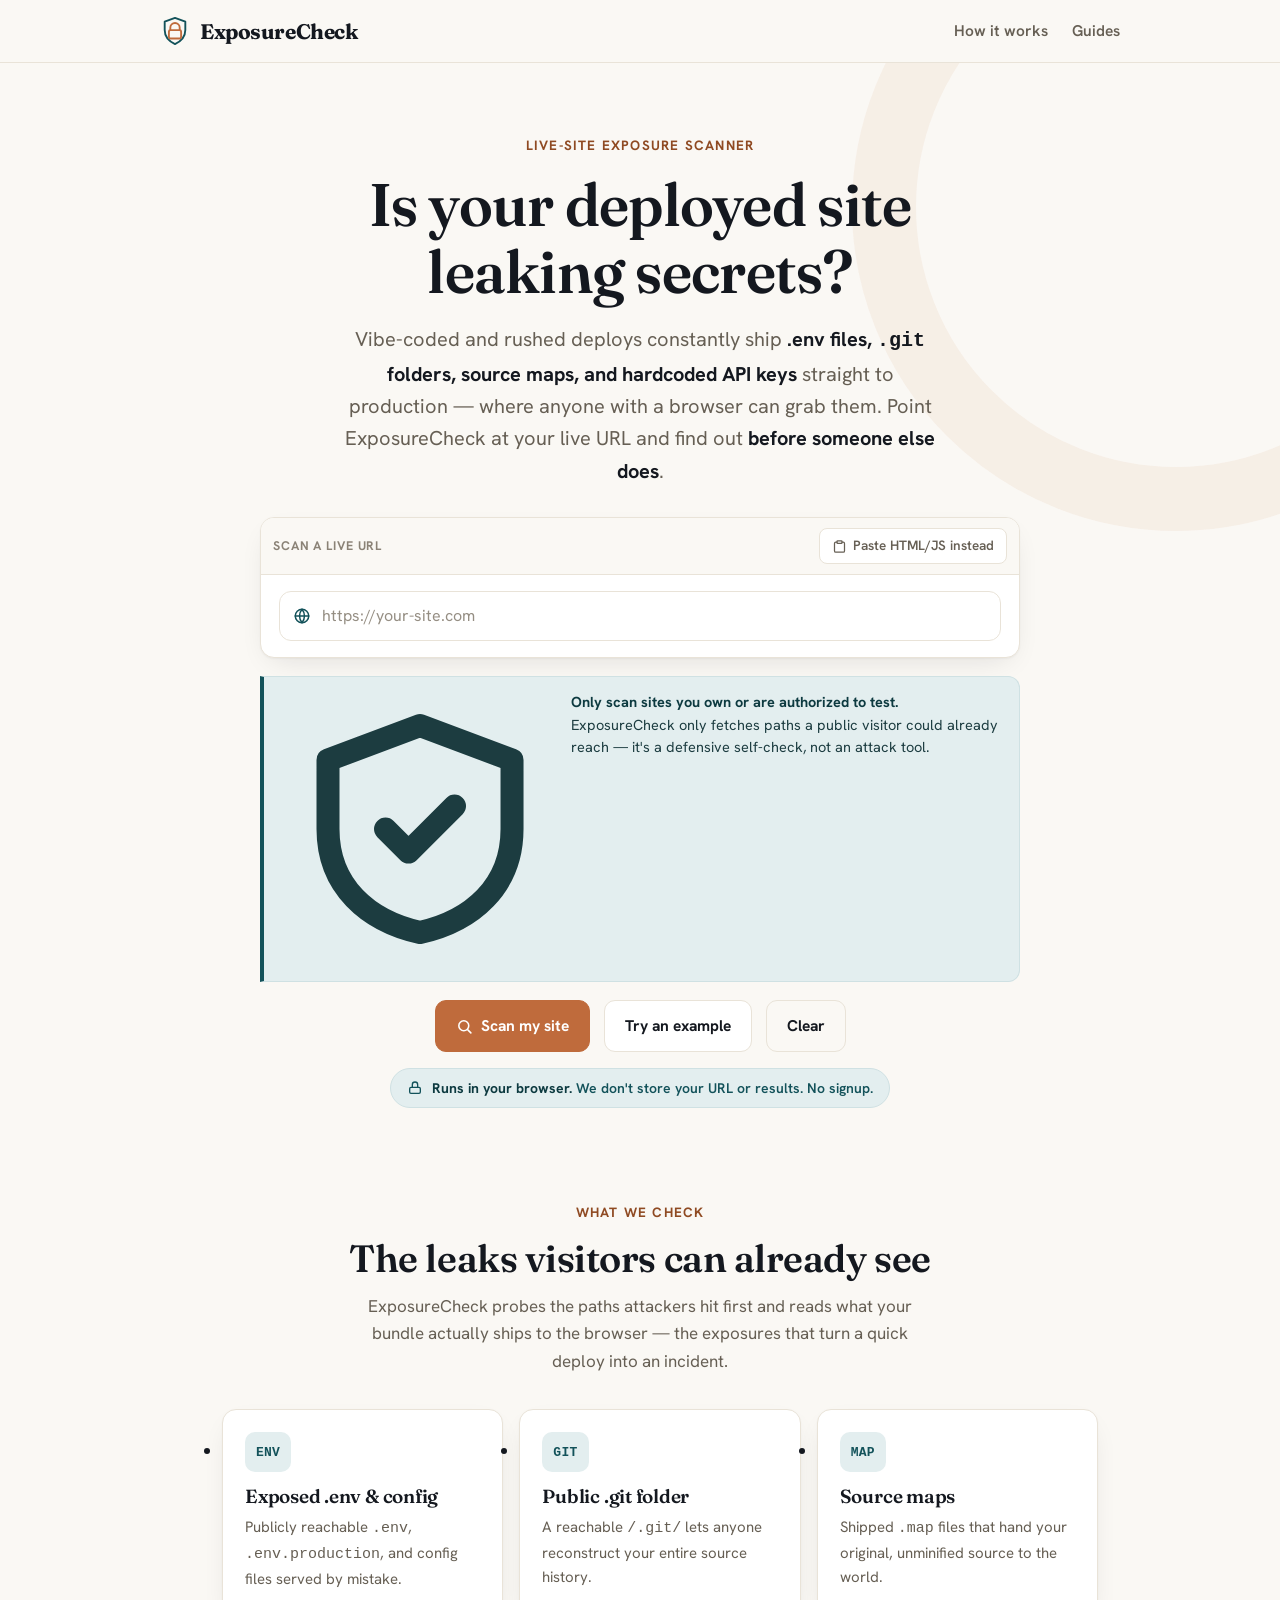
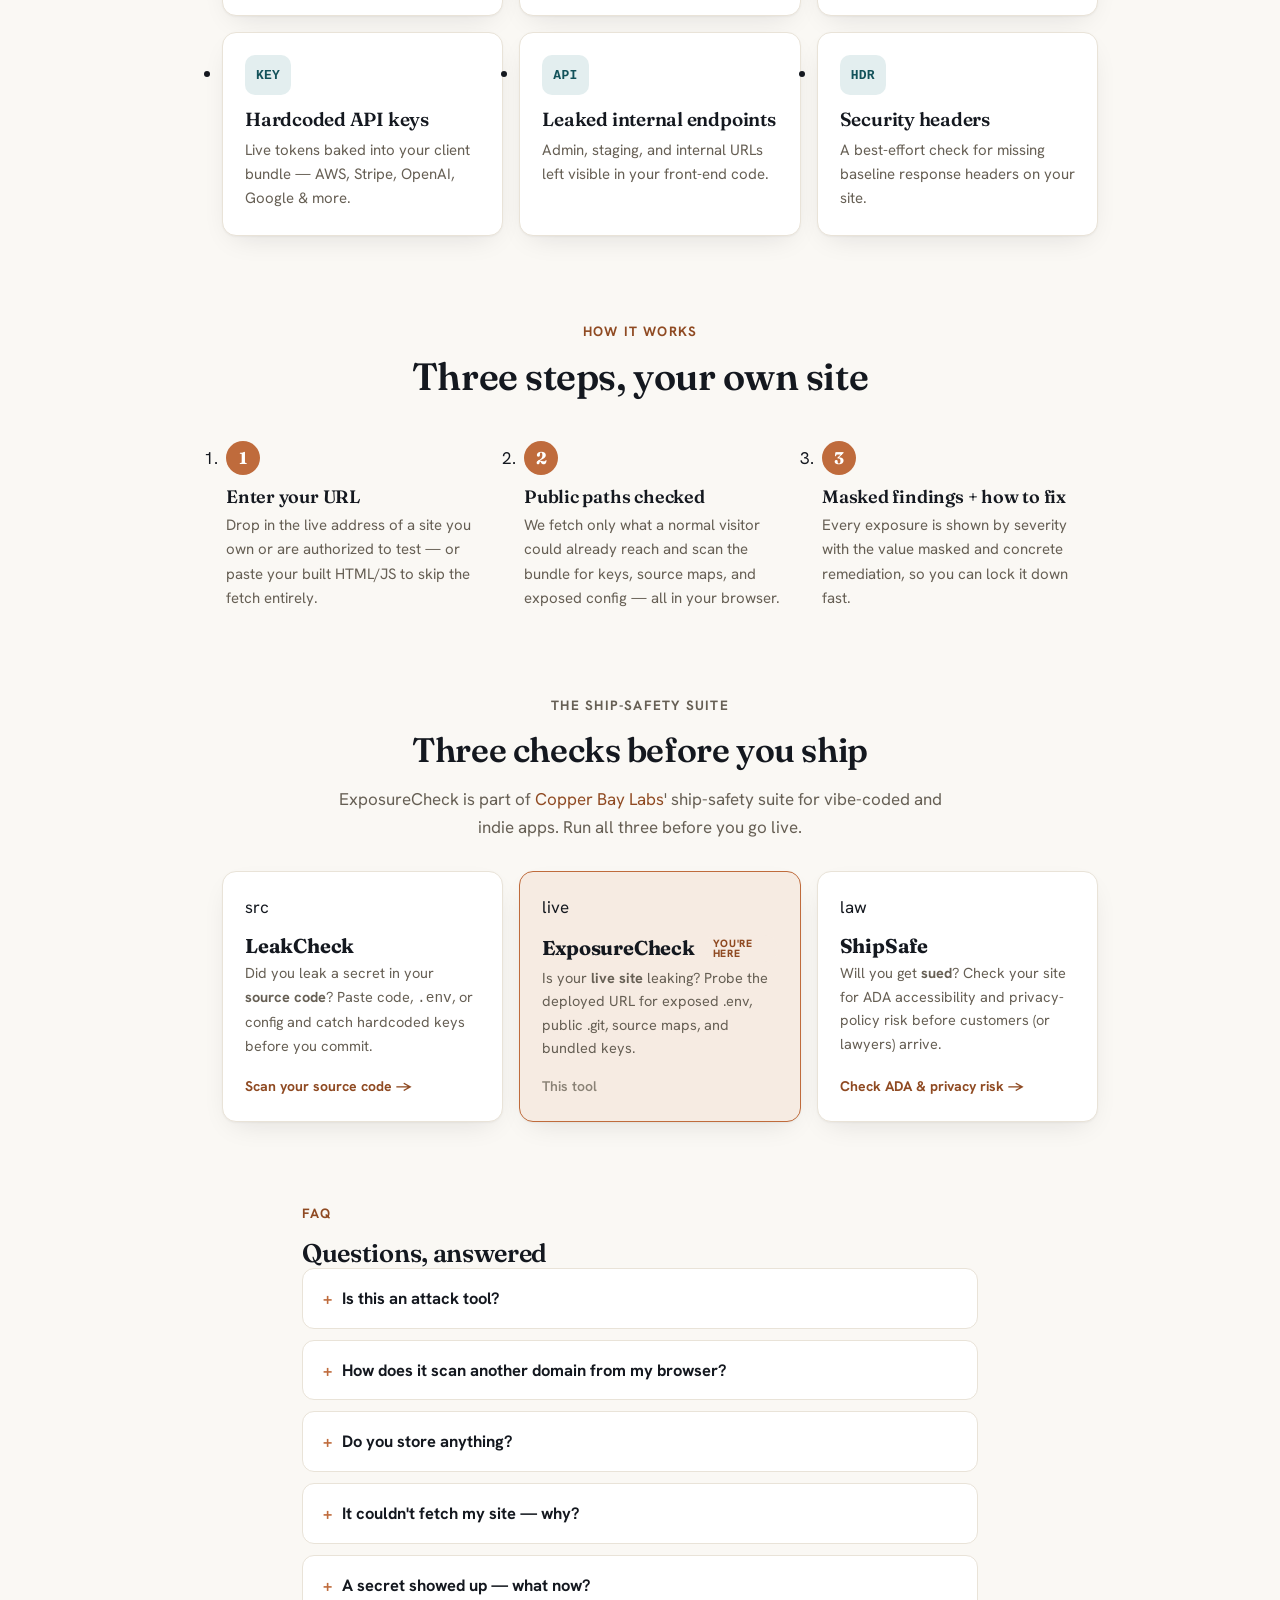
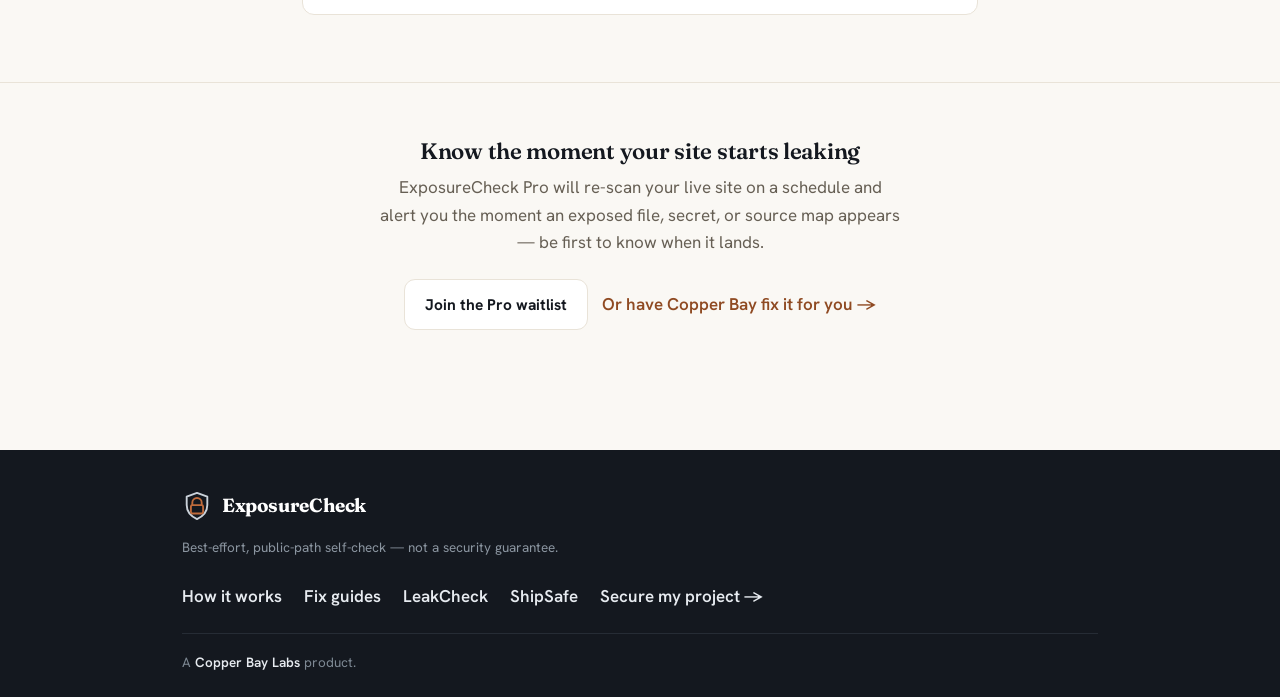
==== commit b3b853df: "seo: add Guides nav link and fix-guide link in FAQ" ====
--- a/index.html
+++ b/index.html
@@ -41,6 +41,7 @@
     </a>
     <nav class="nav" aria-label="Primary navigation">
       <a href="about.html">How it works</a>
+      <a href="guides/fix-exposed-env-file.html">Guides</a>
     </nav>
   </div>
 </header>
@@ -201,6 +202,7 @@
       <details>
         <summary>A secret showed up — what now?</summary>
         <p><strong>Rotate it immediately</strong> in the provider's dashboard so the exposed value stops working. Then remove it from the deploy: pull the literal out of your built output, move it to an environment variable or secret manager, and make sure the file (<code>.env</code>, config, source maps) is in your <code>.gitignore</code> and excluded from your production build. Finally, scrub it from git history with <code>git filter-repo</code> or BFG and force-push — anything that has been public should be treated as already harvested.</p>
+        <p><a href="guides/fix-exposed-env-file.html">Full step-by-step fix guide: per-provider credential rotation, server configs for Nginx/Netlify/Vercel, and git history cleanup &rarr;</a></p>
       </details>
     </div>
   </section>
@@ -233,6 +235,7 @@
     </div>
     <nav class="foot-nav" aria-label="Footer navigation">
       <a href="about.html">How it works</a>
+      <a href="guides/fix-exposed-env-file.html">Fix guides</a>
       <a href="https://labs.copperbaytech.com/leakcheck/" target="_blank" rel="noopener noreferrer">LeakCheck</a>
       <a href="https://labs.copperbaytech.com/shipsafe/" target="_blank" rel="noopener noreferrer">ShipSafe</a>
       <a href="https://copperbaytech.com" target="_blank" rel="noopener noreferrer">Secure my project &rarr;</a>
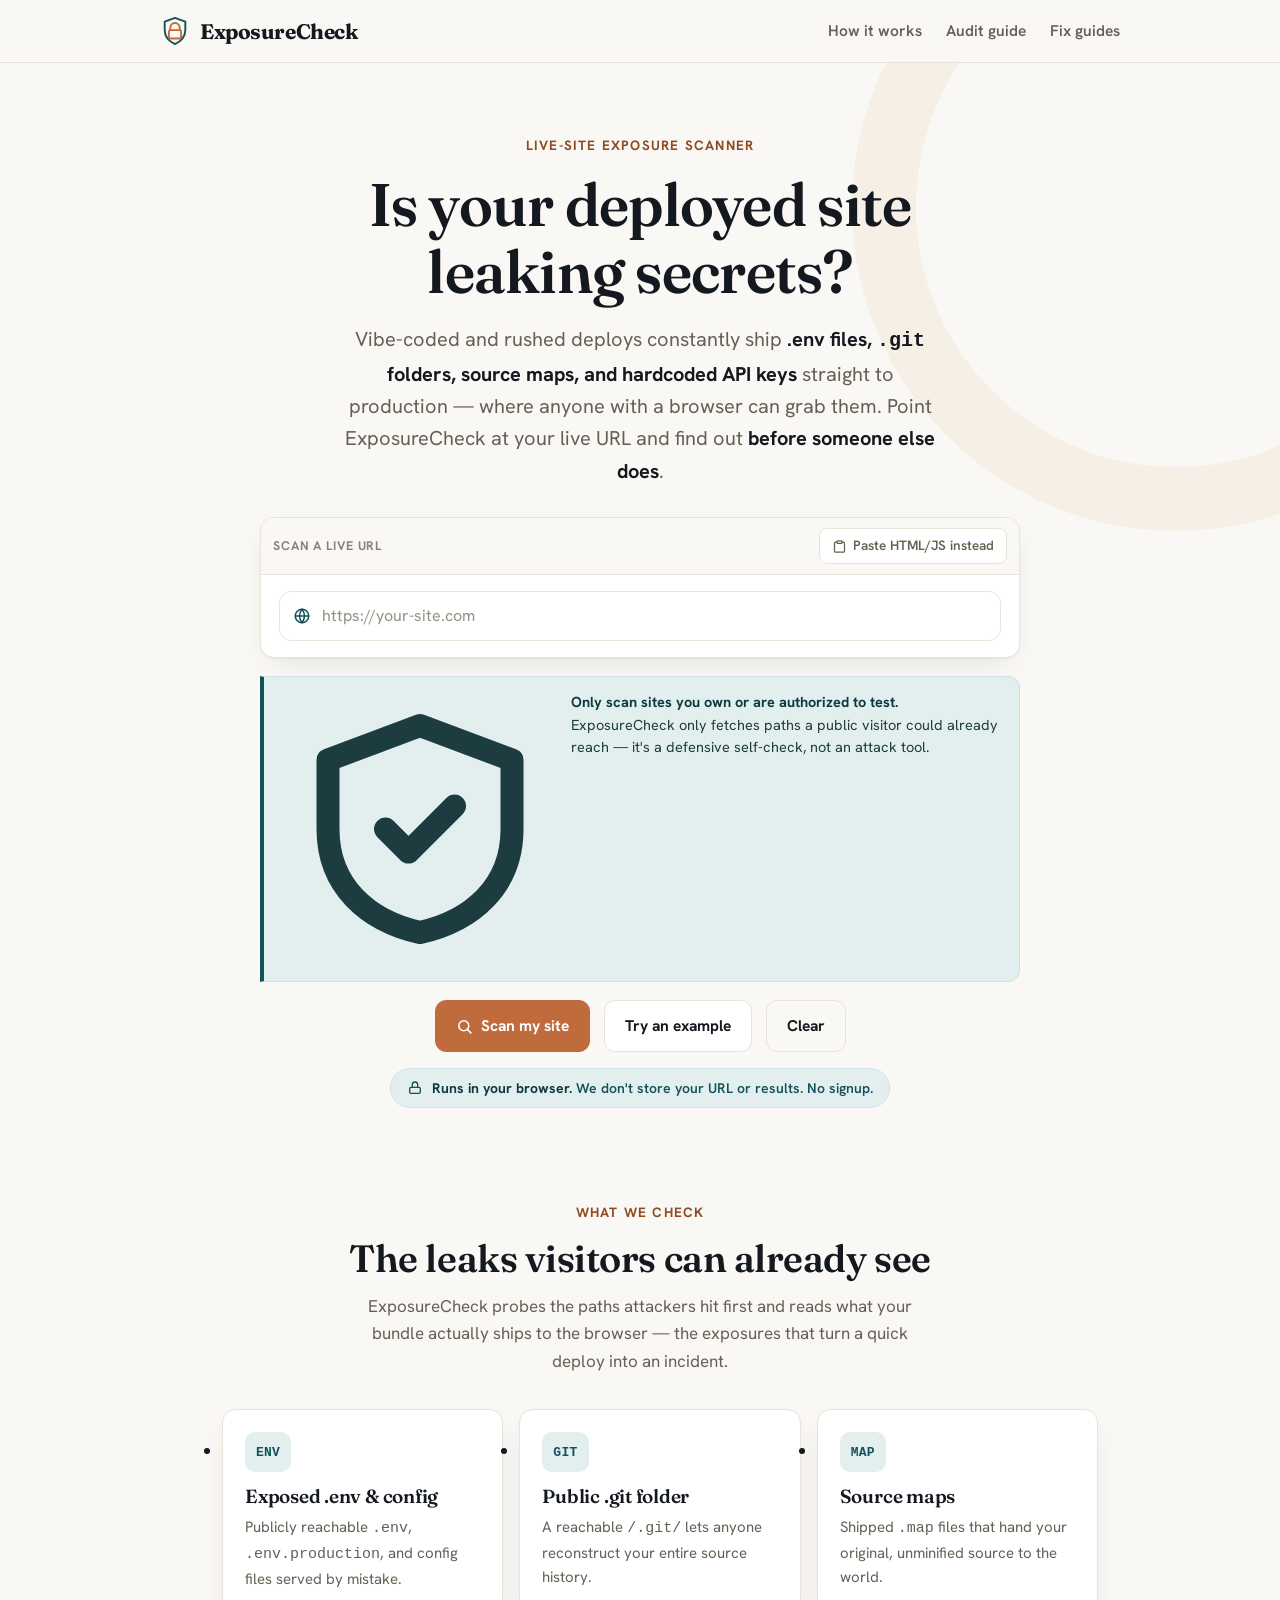
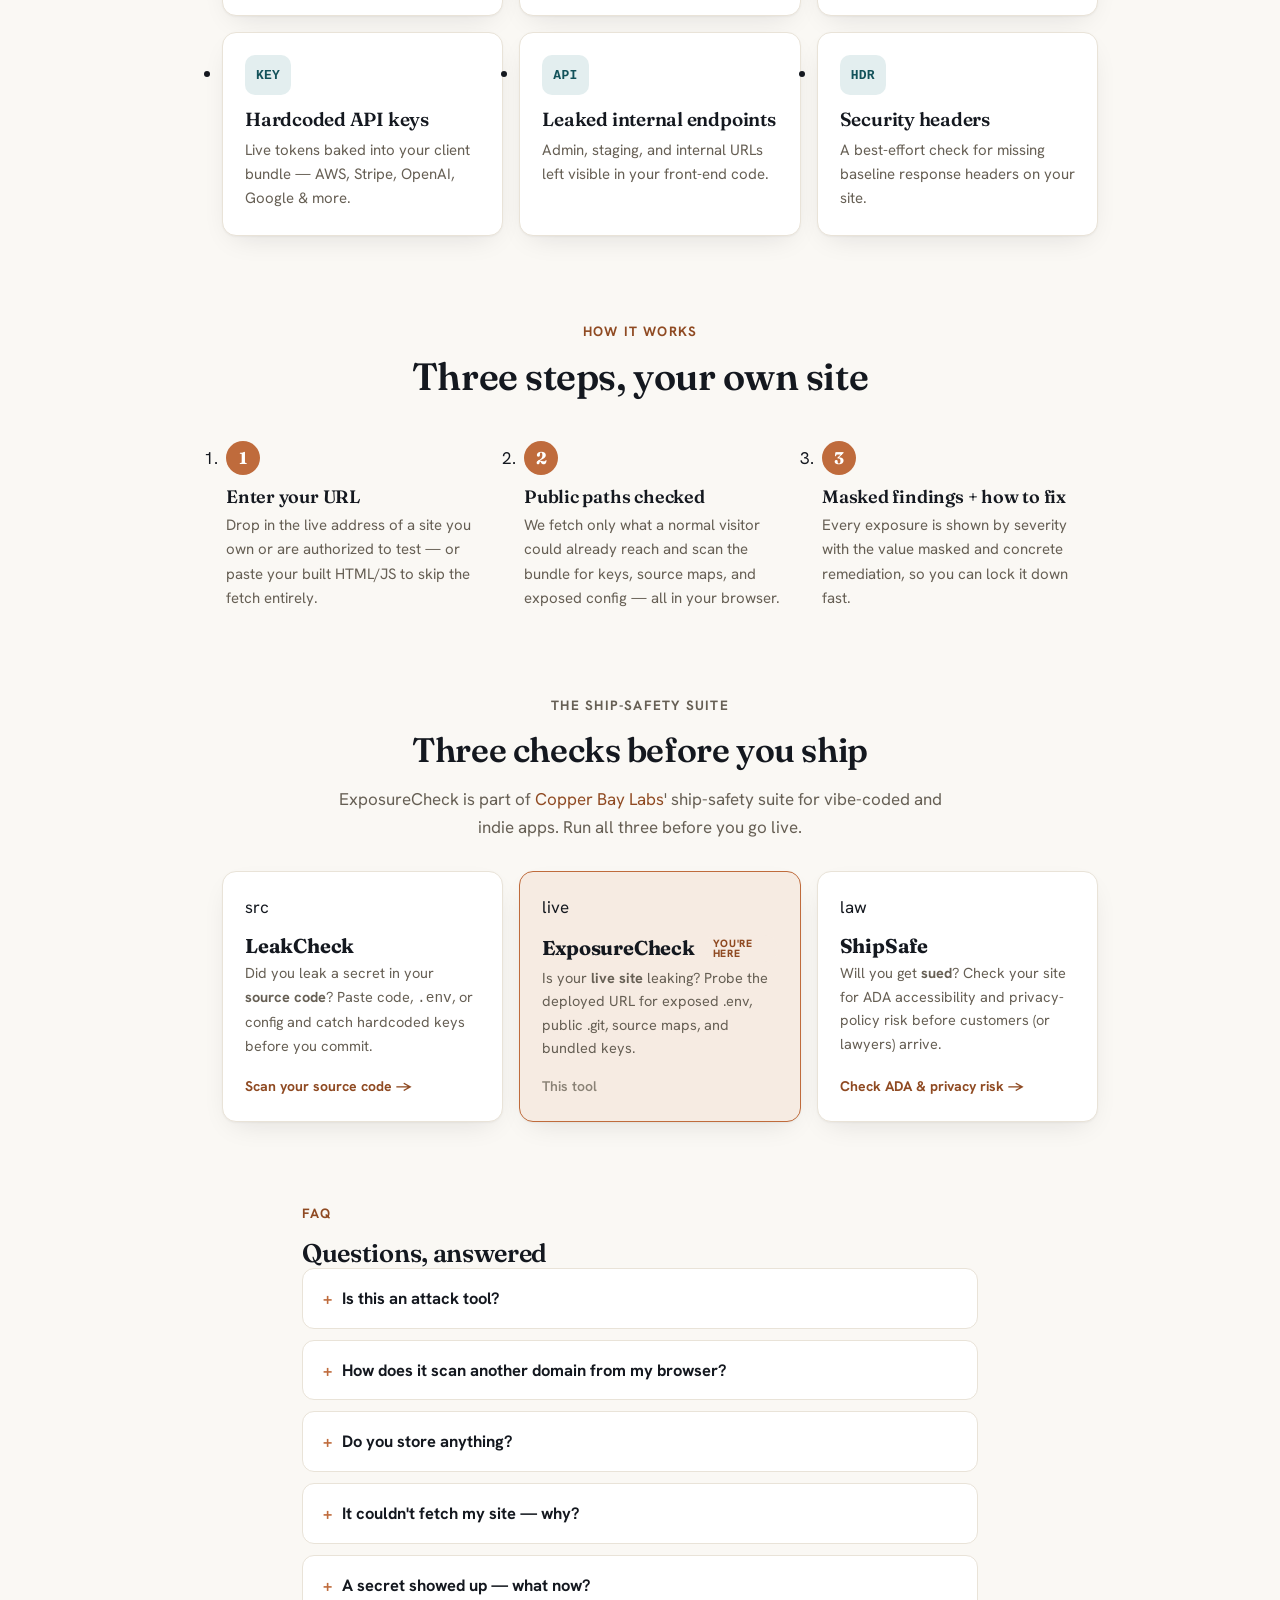
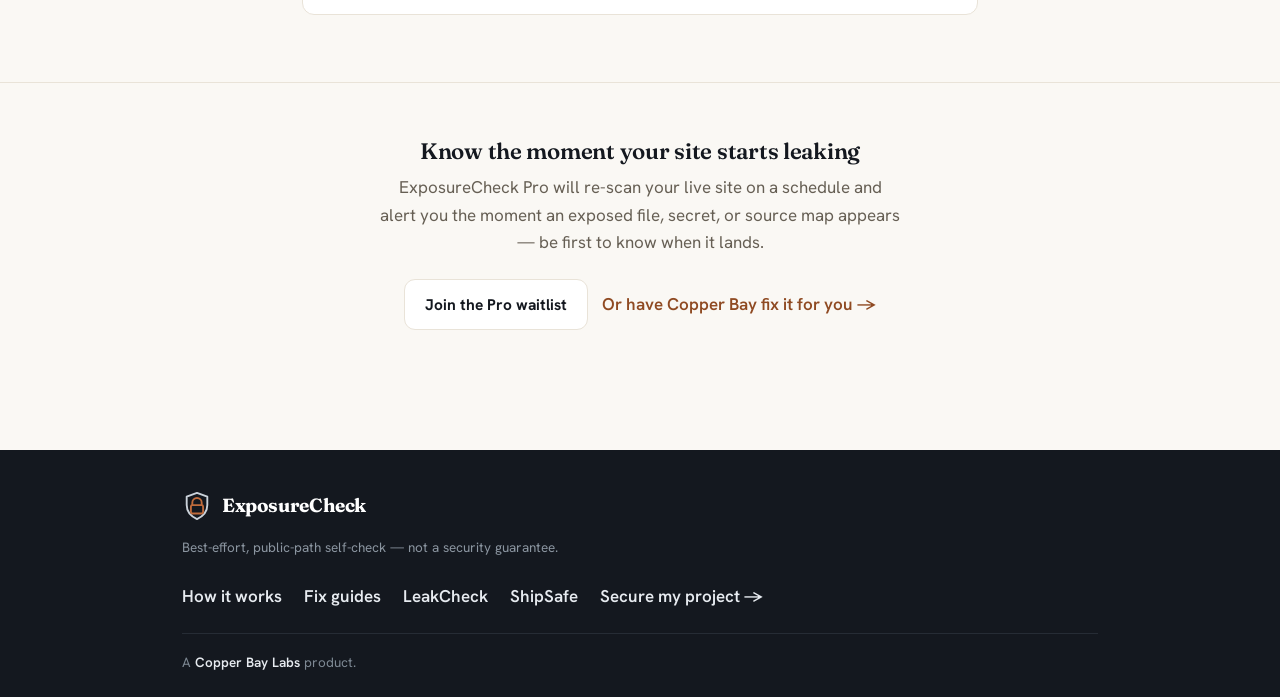
==== commit 6d645618: "Add website exposure audit guide (detection-intent SEO content) New guide: guides/how-to-check-websi" ====
--- a/index.html
+++ b/index.html
@@ -41,7 +41,8 @@
     </a>
     <nav class="nav" aria-label="Primary navigation">
       <a href="about.html">How it works</a>
-      <a href="guides/fix-exposed-env-file.html">Guides</a>
+      <a href="guides/how-to-check-website-exposed-files.html">Audit guide</a>
+      <a href="guides/fix-exposed-env-file.html">Fix guides</a>
     </nav>
   </div>
 </header>
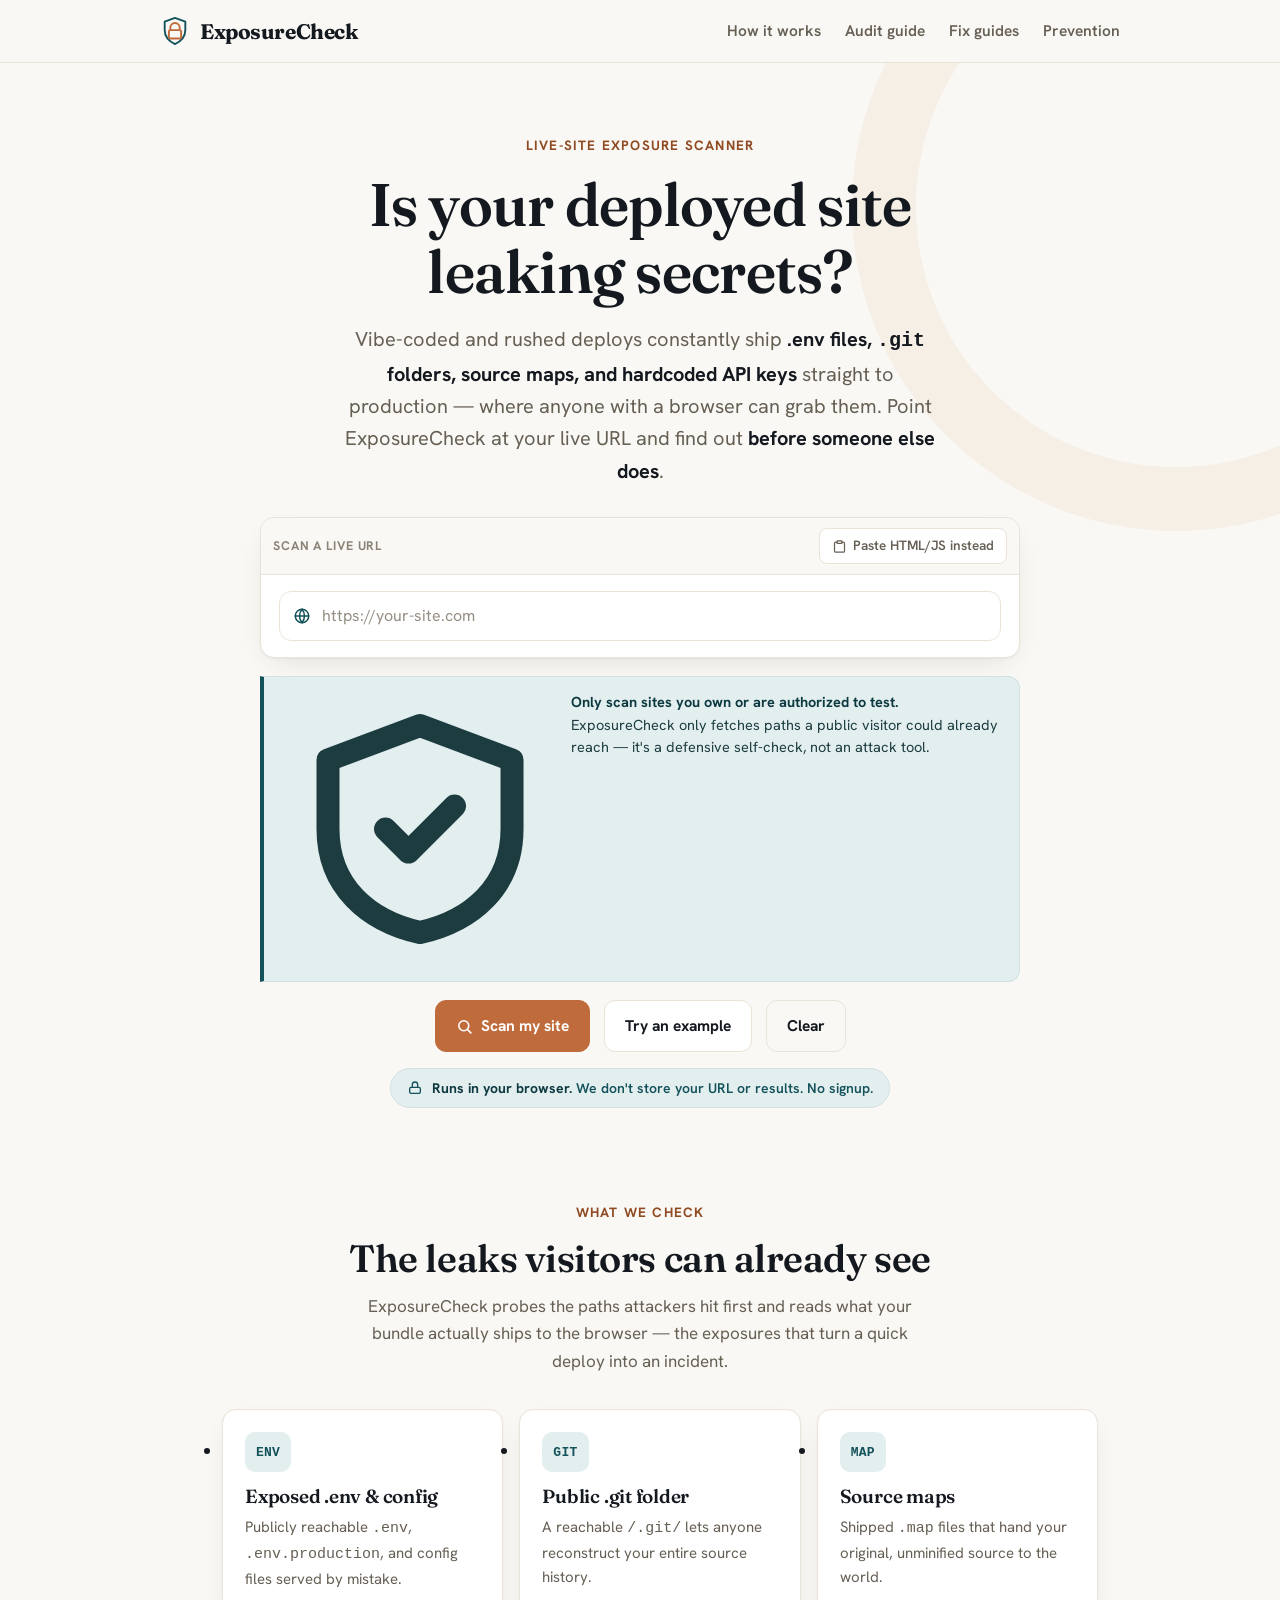
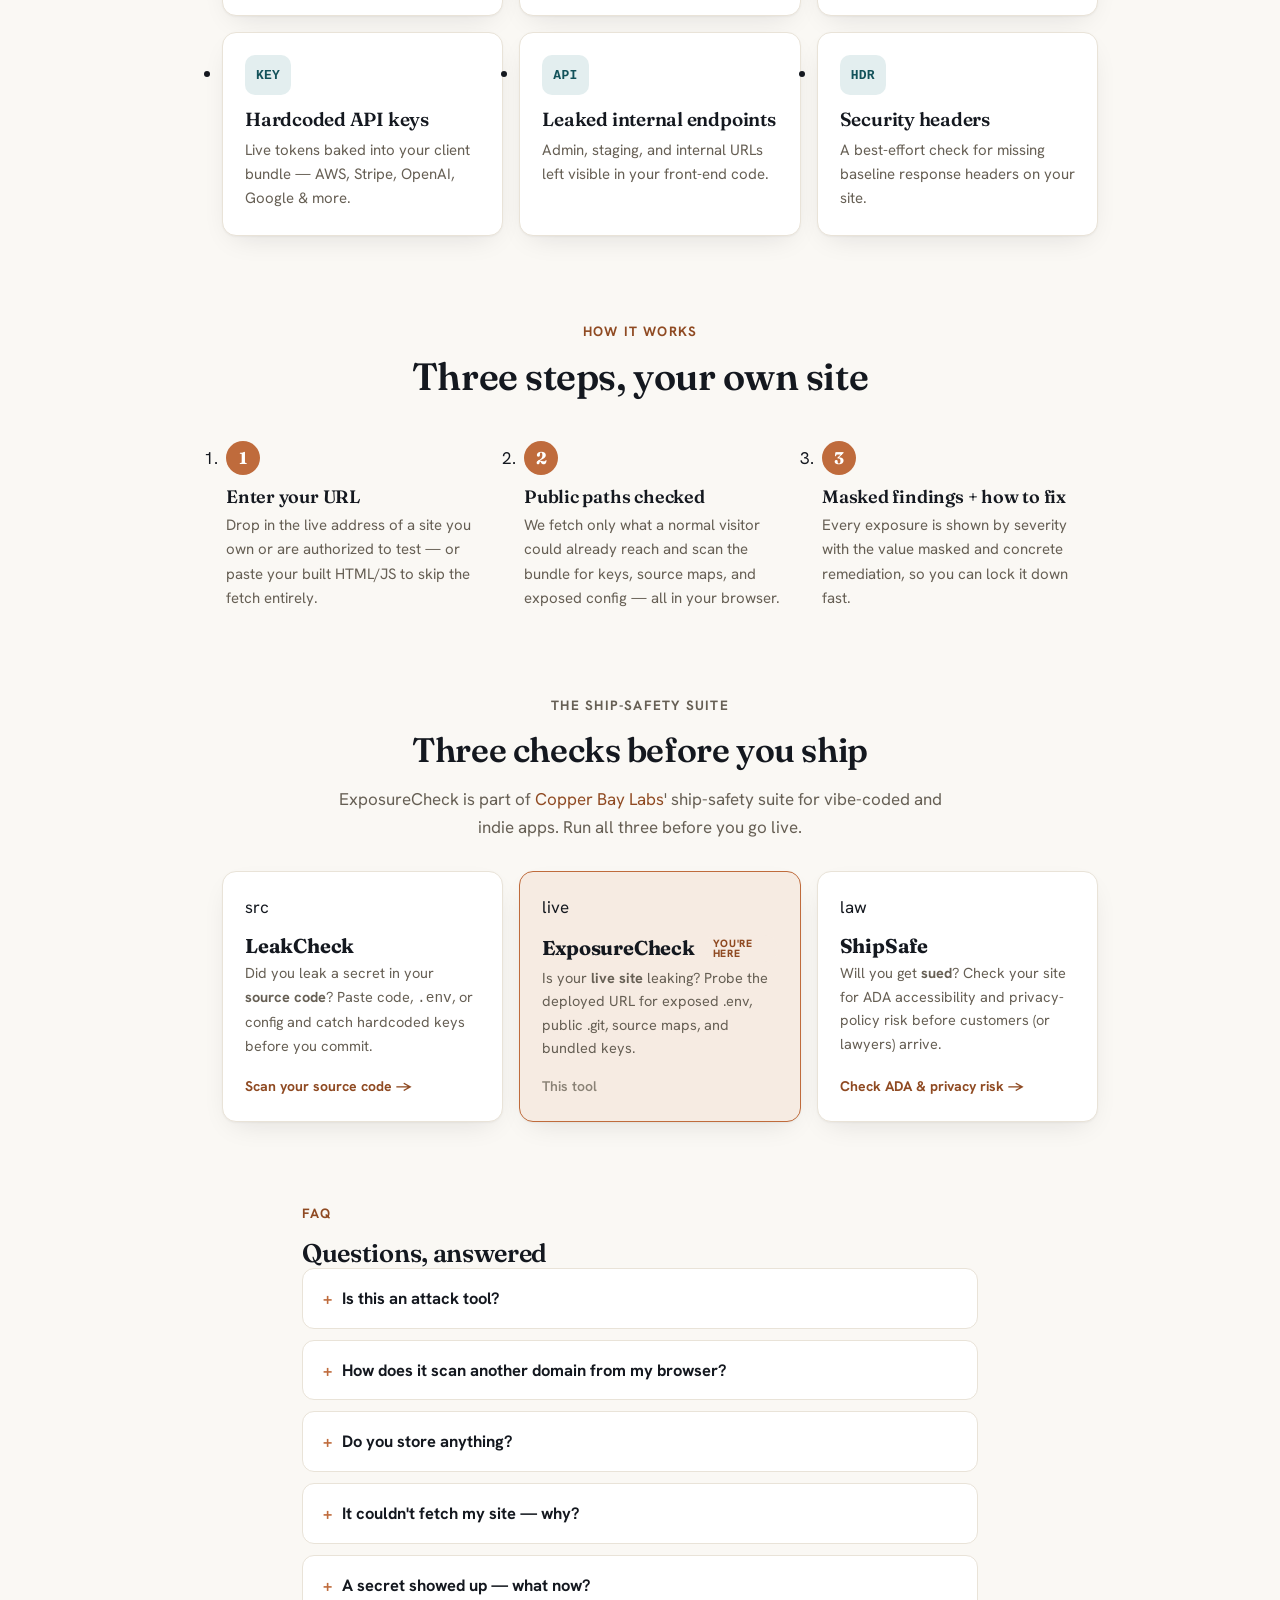
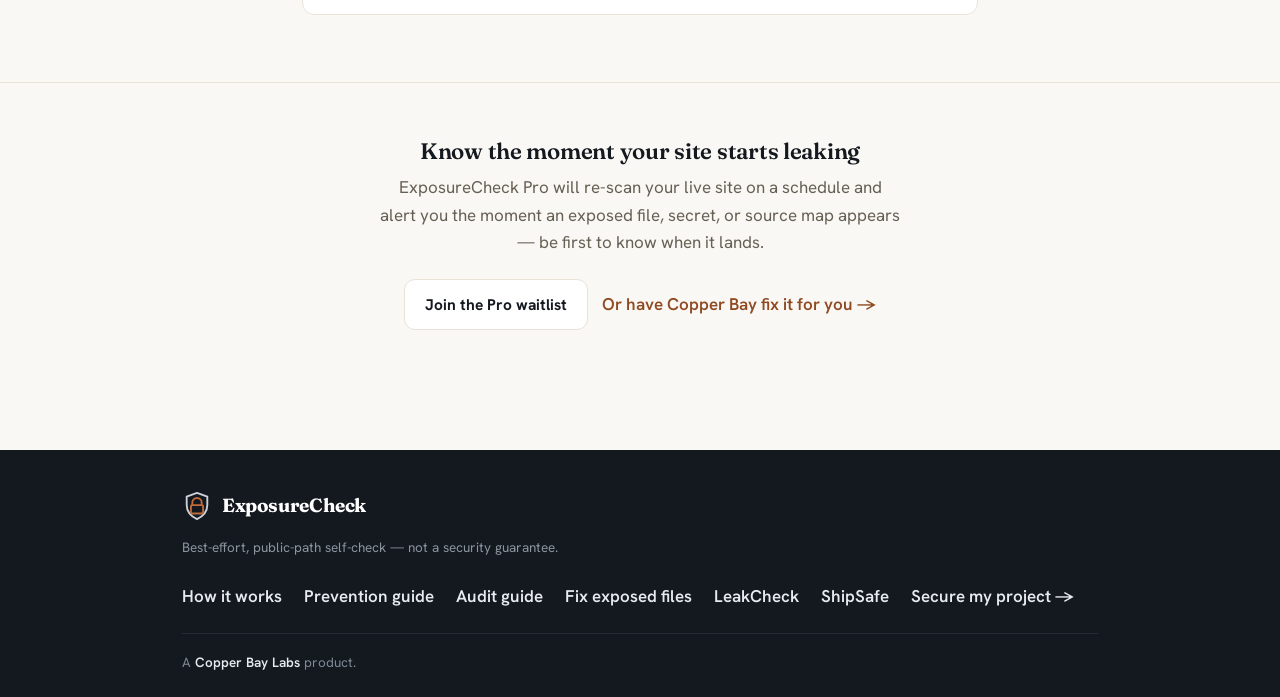
==== commit 72b39dd9: "Add ExposureCheck prevention guide: how to prevent exposed files on your website Third guide complet" ====
--- a/index.html
+++ b/index.html
@@ -43,6 +43,7 @@
       <a href="about.html">How it works</a>
       <a href="guides/how-to-check-website-exposed-files.html">Audit guide</a>
       <a href="guides/fix-exposed-env-file.html">Fix guides</a>
+      <a href="guides/prevent-exposed-files-website.html">Prevention</a>
     </nav>
   </div>
 </header>
@@ -236,7 +237,9 @@
     </div>
     <nav class="foot-nav" aria-label="Footer navigation">
       <a href="about.html">How it works</a>
-      <a href="guides/fix-exposed-env-file.html">Fix guides</a>
+      <a href="guides/prevent-exposed-files-website.html">Prevention guide</a>
+      <a href="guides/how-to-check-website-exposed-files.html">Audit guide</a>
+      <a href="guides/fix-exposed-env-file.html">Fix exposed files</a>
       <a href="https://labs.copperbaytech.com/leakcheck/" target="_blank" rel="noopener noreferrer">LeakCheck</a>
       <a href="https://labs.copperbaytech.com/shipsafe/" target="_blank" rel="noopener noreferrer">ShipSafe</a>
       <a href="https://copperbaytech.com" target="_blank" rel="noopener noreferrer">Secure my project &rarr;</a>
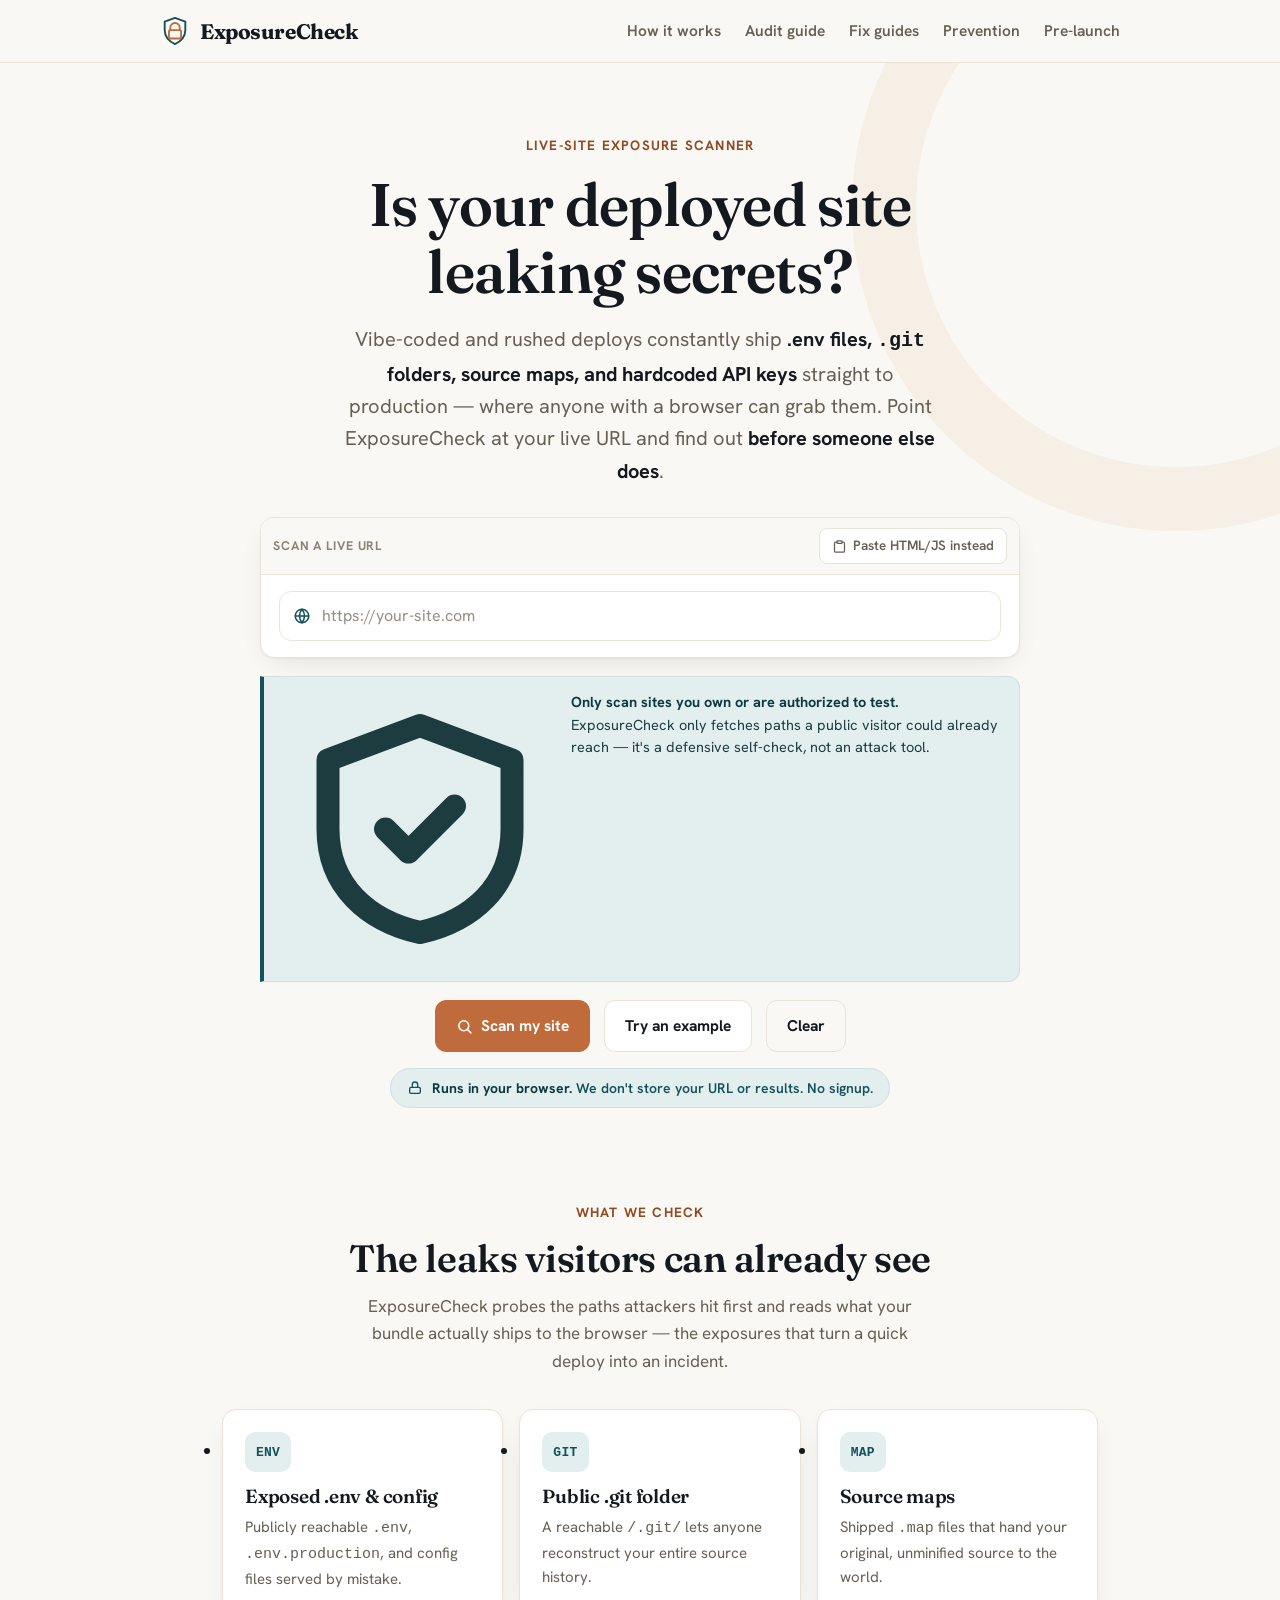
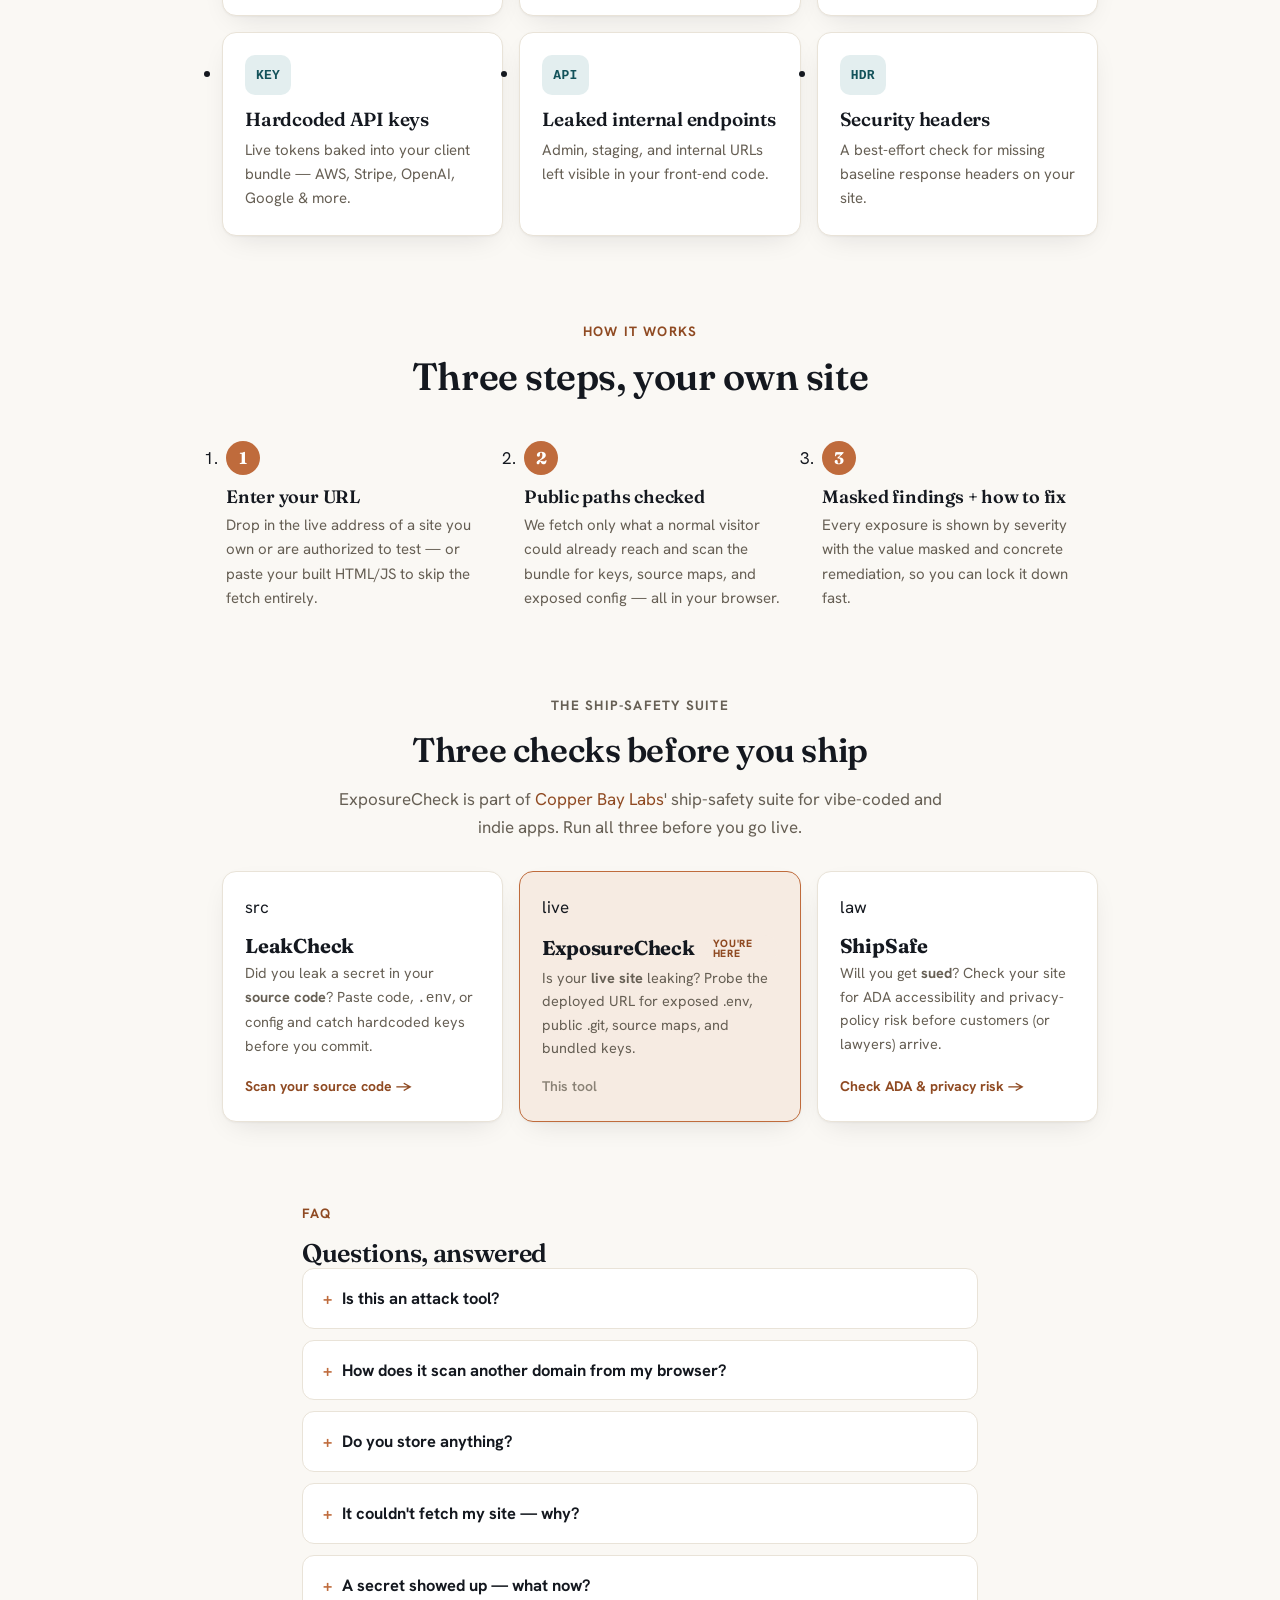
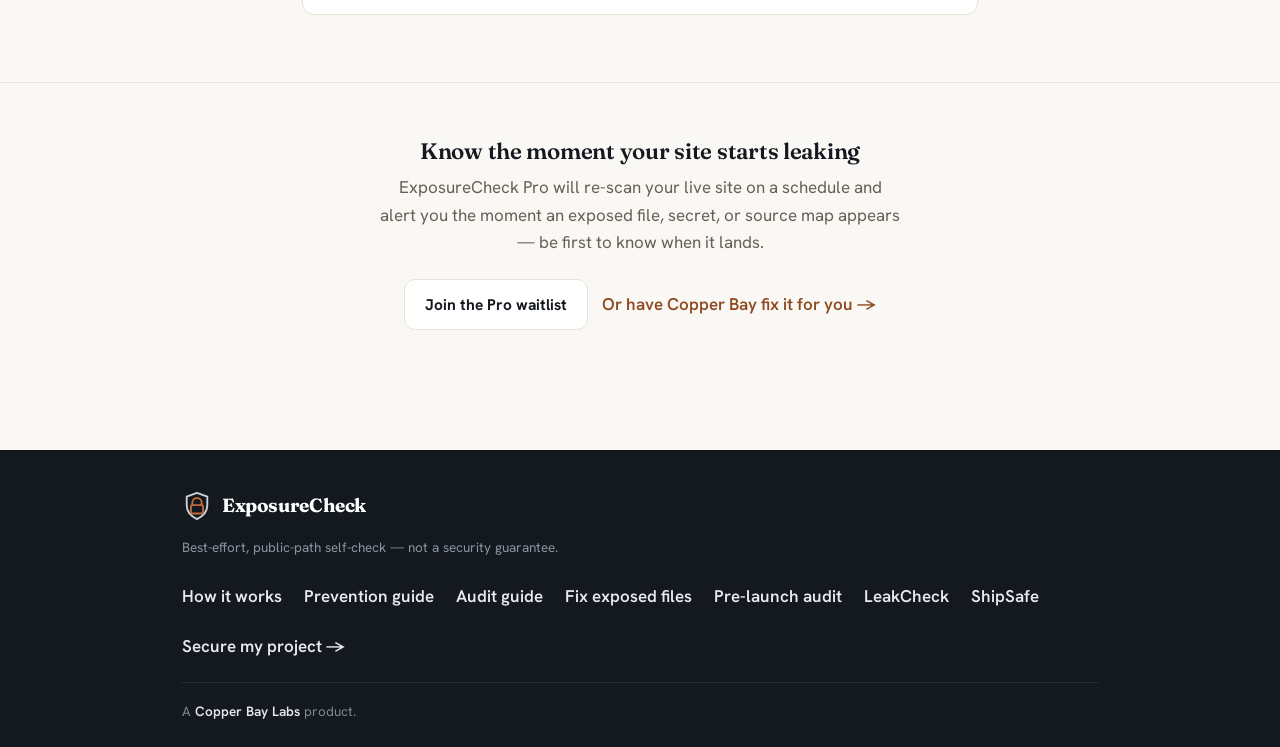
==== commit a9d51757: "Add Pre-launch audit nav link across all ExposureCheck pages (task b) The pre-launch-exposed-files-a" ====
--- a/index.html
+++ b/index.html
@@ -44,6 +44,7 @@
       <a href="guides/how-to-check-website-exposed-files.html">Audit guide</a>
       <a href="guides/fix-exposed-env-file.html">Fix guides</a>
       <a href="guides/prevent-exposed-files-website.html">Prevention</a>
+      <a href="guides/pre-launch-exposed-files-audit.html">Pre-launch</a>
     </nav>
   </div>
 </header>
@@ -240,6 +241,7 @@
       <a href="guides/prevent-exposed-files-website.html">Prevention guide</a>
       <a href="guides/how-to-check-website-exposed-files.html">Audit guide</a>
       <a href="guides/fix-exposed-env-file.html">Fix exposed files</a>
+      <a href="guides/pre-launch-exposed-files-audit.html">Pre-launch audit</a>
       <a href="https://labs.copperbaytech.com/leakcheck/" target="_blank" rel="noopener noreferrer">LeakCheck</a>
       <a href="https://labs.copperbaytech.com/shipsafe/" target="_blank" rel="noopener noreferrer">ShipSafe</a>
       <a href="https://copperbaytech.com" target="_blank" rel="noopener noreferrer">Secure my project &rarr;</a>
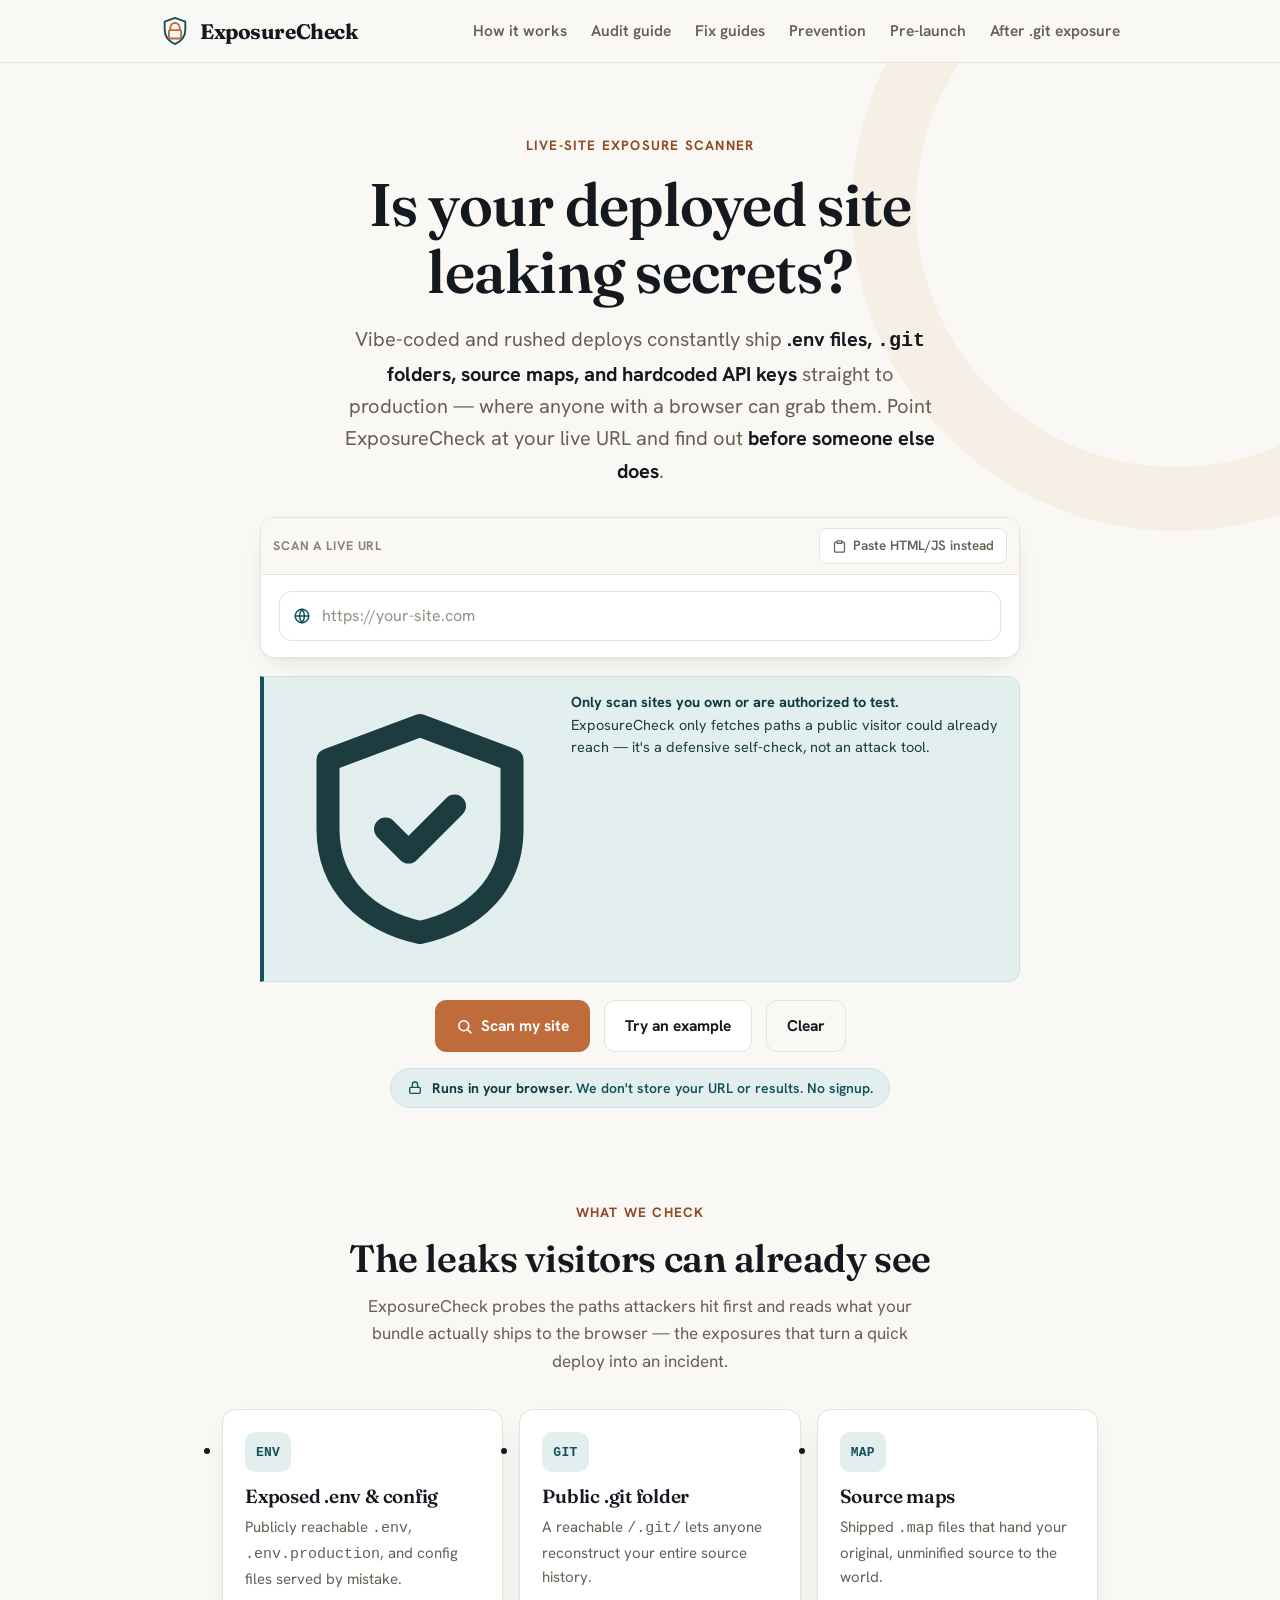
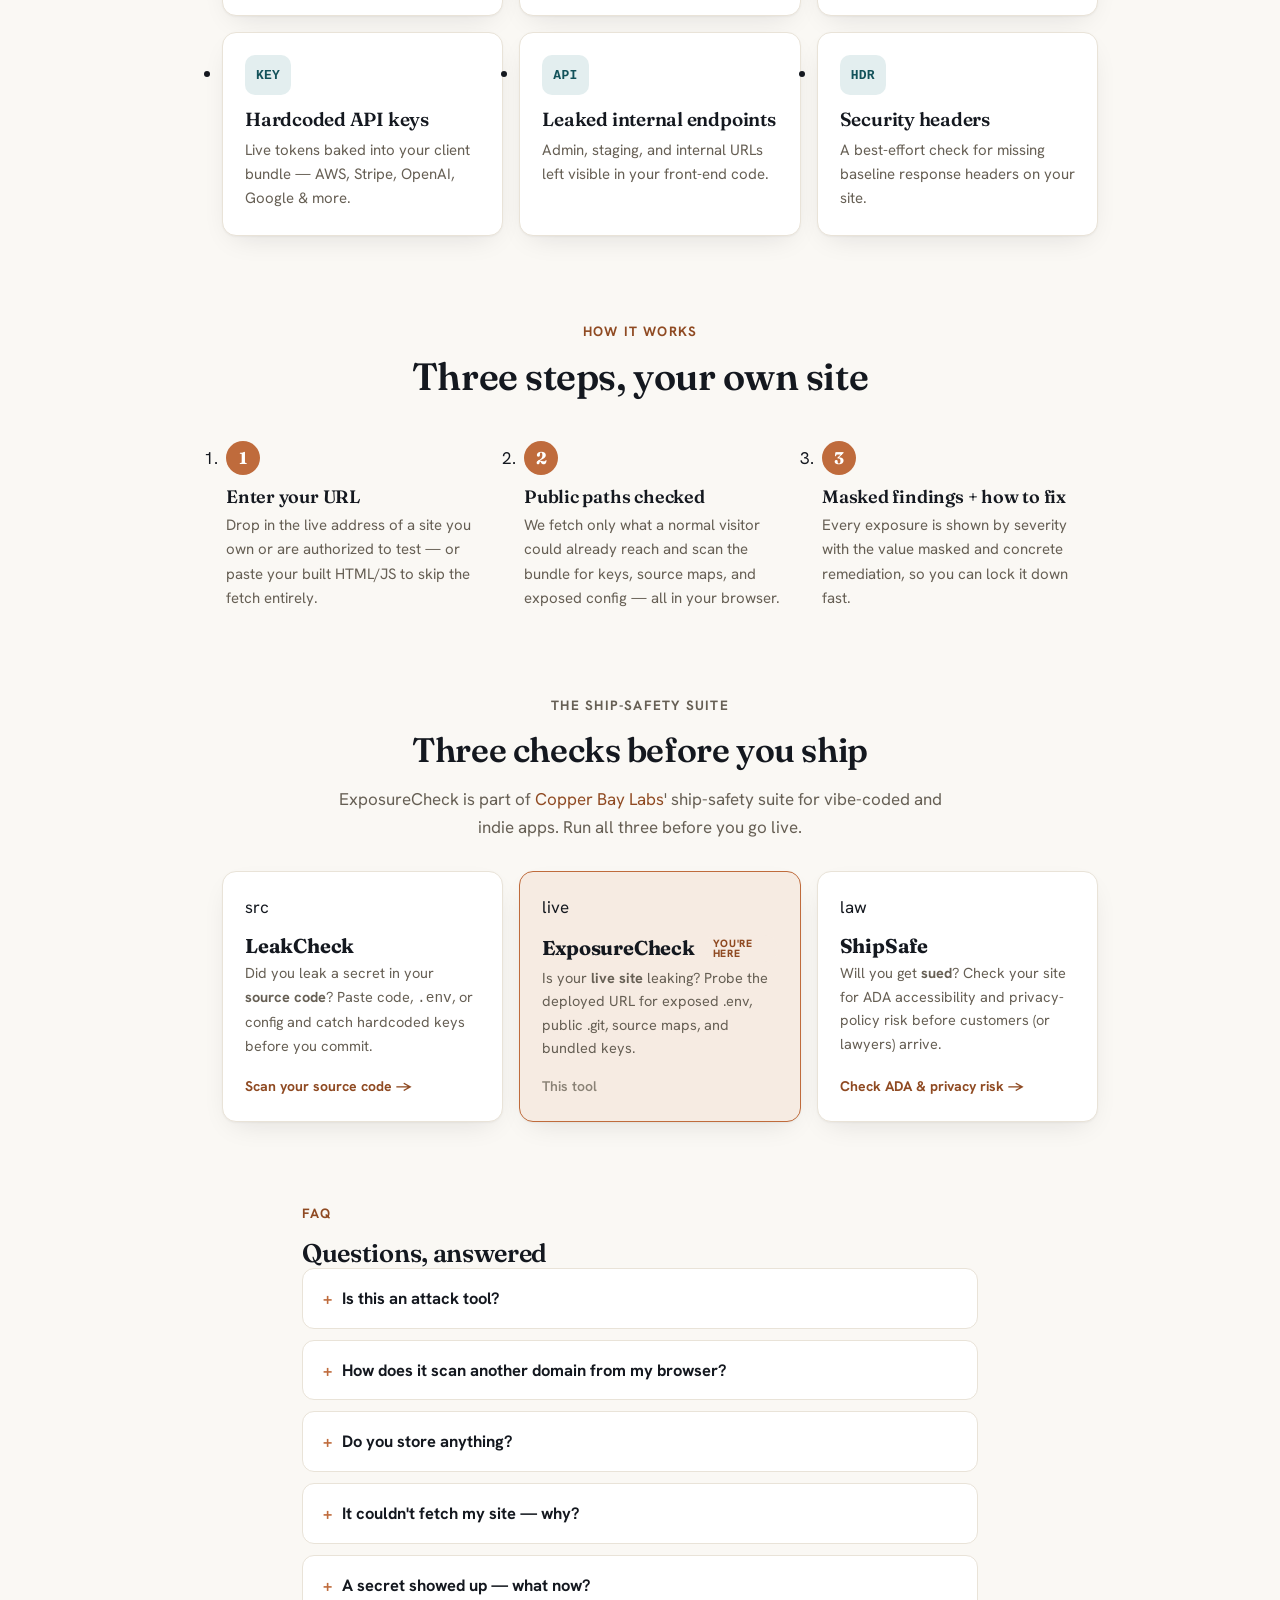
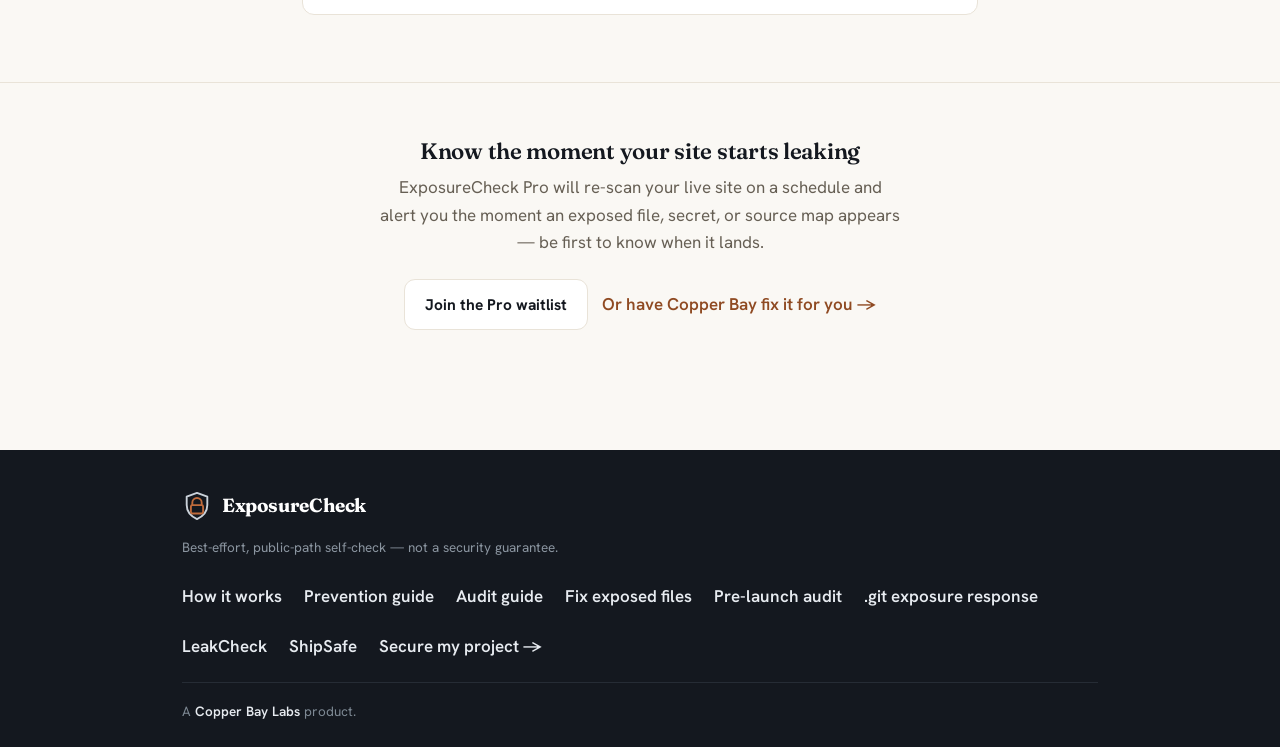
==== commit 96d93b6b: "Add .git exposure guide nav links to all existing pages Co-Authored-By: Claude Sonnet 4.6 <noreply@a" ====
--- a/index.html
+++ b/index.html
@@ -45,6 +45,7 @@
       <a href="guides/fix-exposed-env-file.html">Fix guides</a>
       <a href="guides/prevent-exposed-files-website.html">Prevention</a>
       <a href="guides/pre-launch-exposed-files-audit.html">Pre-launch</a>
+      <a href="guides/git-folder-exposed-remediation.html">After .git exposure</a>
     </nav>
   </div>
 </header>
@@ -242,6 +243,7 @@
       <a href="guides/how-to-check-website-exposed-files.html">Audit guide</a>
       <a href="guides/fix-exposed-env-file.html">Fix exposed files</a>
       <a href="guides/pre-launch-exposed-files-audit.html">Pre-launch audit</a>
+      <a href="guides/git-folder-exposed-remediation.html">.git exposure response</a>
       <a href="https://labs.copperbaytech.com/leakcheck/" target="_blank" rel="noopener noreferrer">LeakCheck</a>
       <a href="https://labs.copperbaytech.com/shipsafe/" target="_blank" rel="noopener noreferrer">ShipSafe</a>
       <a href="https://copperbaytech.com" target="_blank" rel="noopener noreferrer">Secure my project &rarr;</a>
@@ -254,4 +256,4 @@
 
 <script src="app.js?v=1"></script>
 </body>
-</html>
+</html>
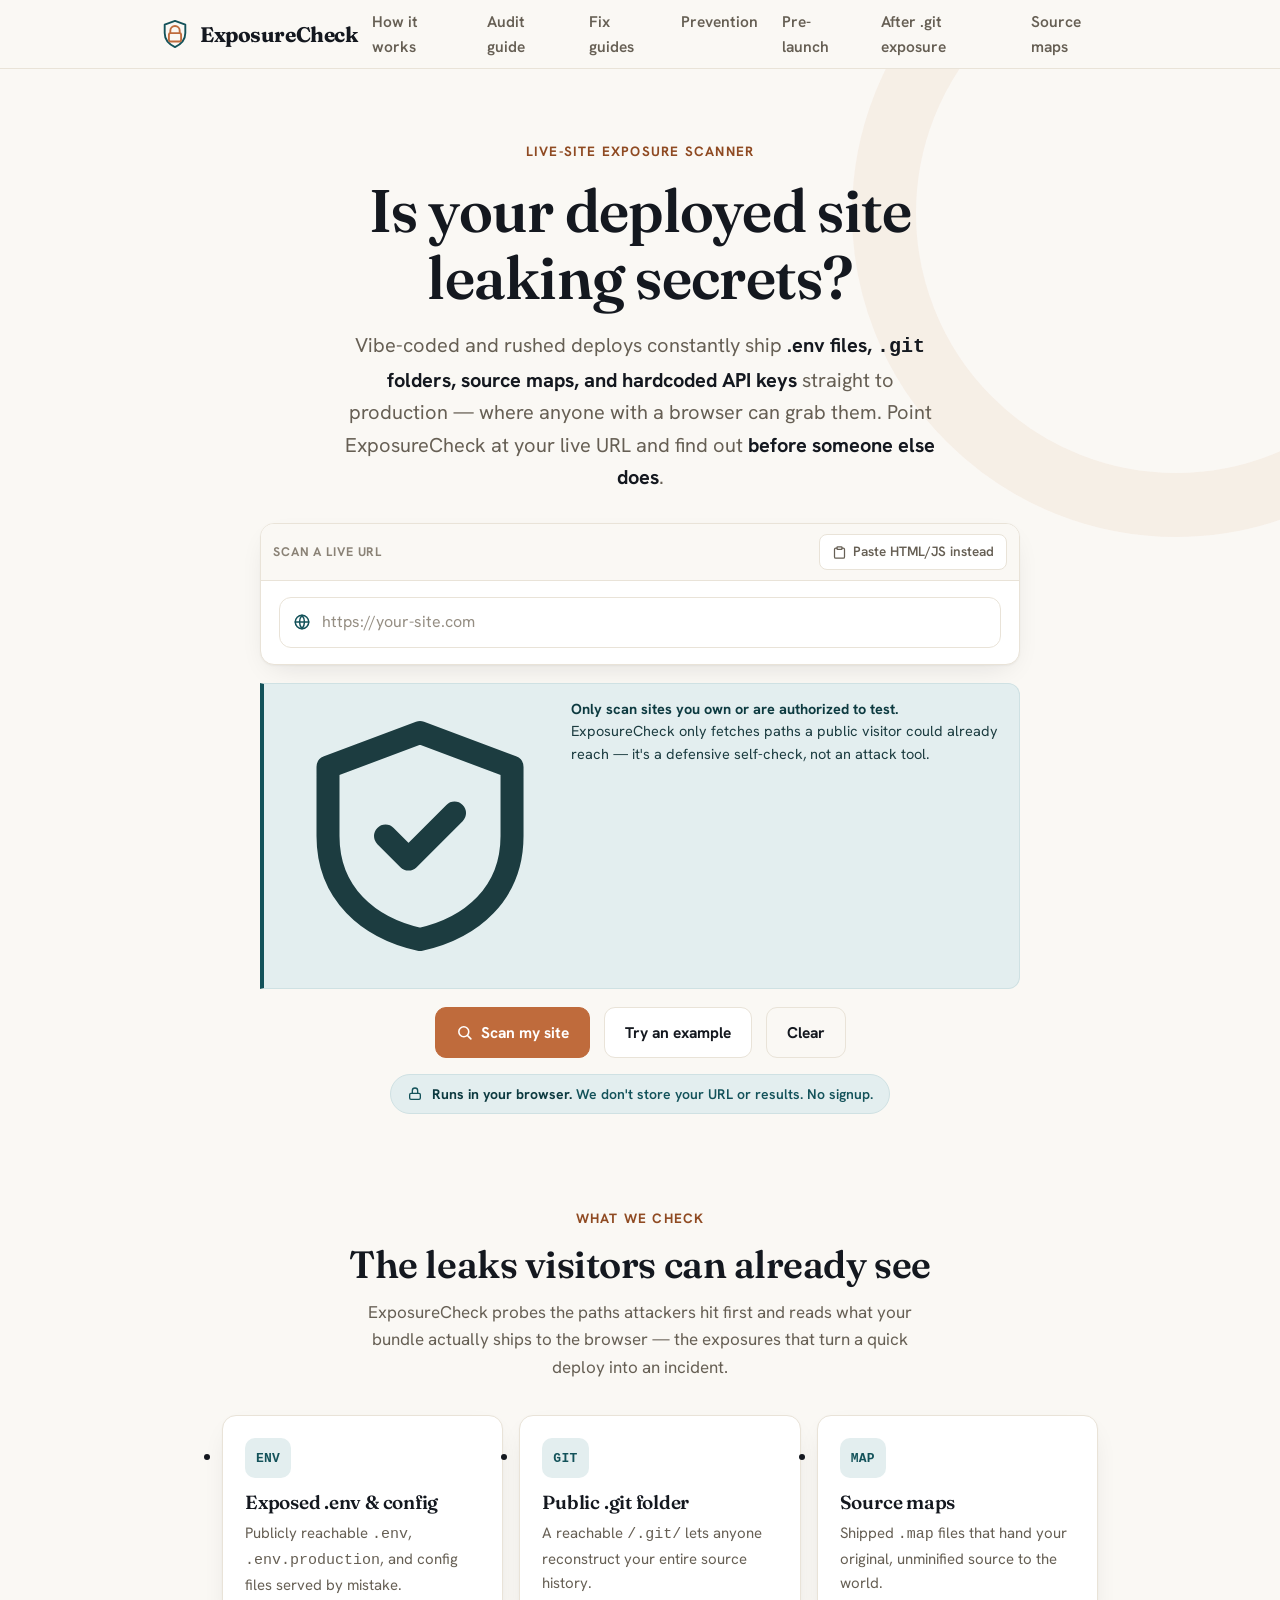
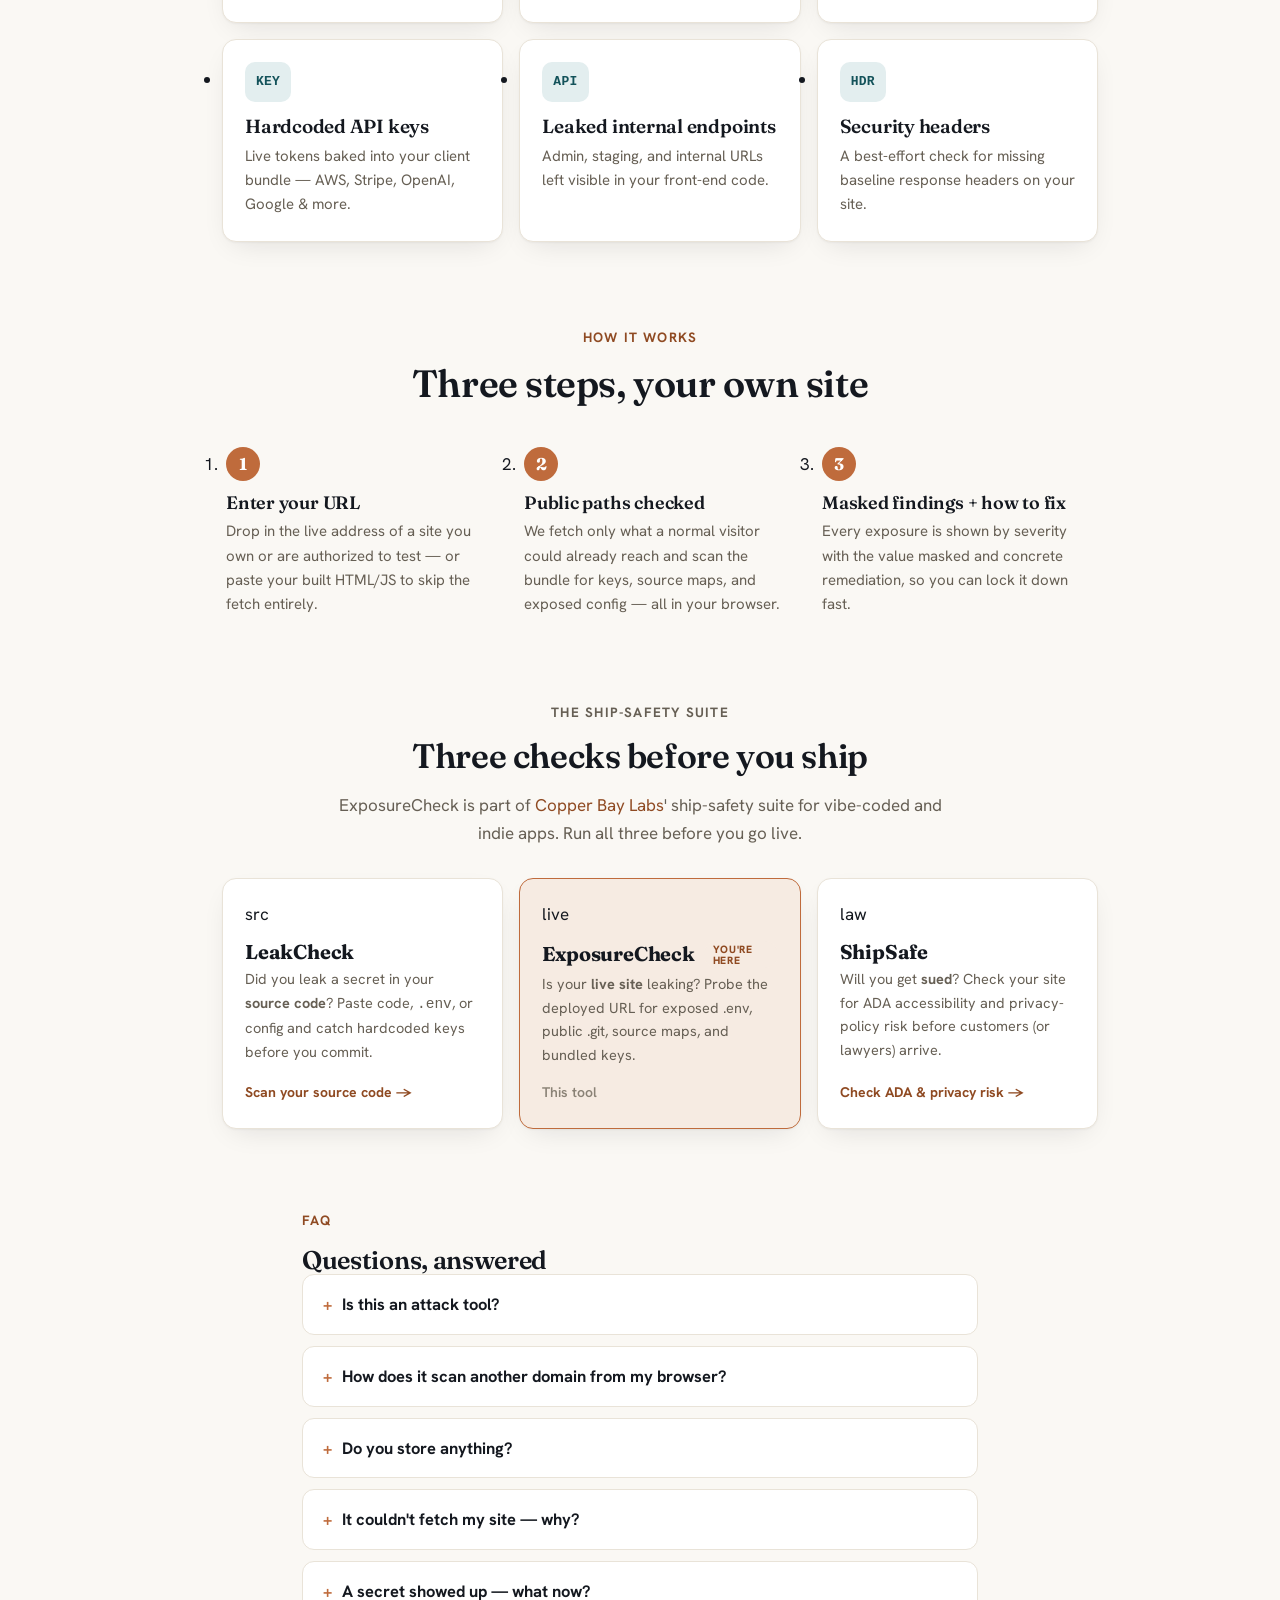
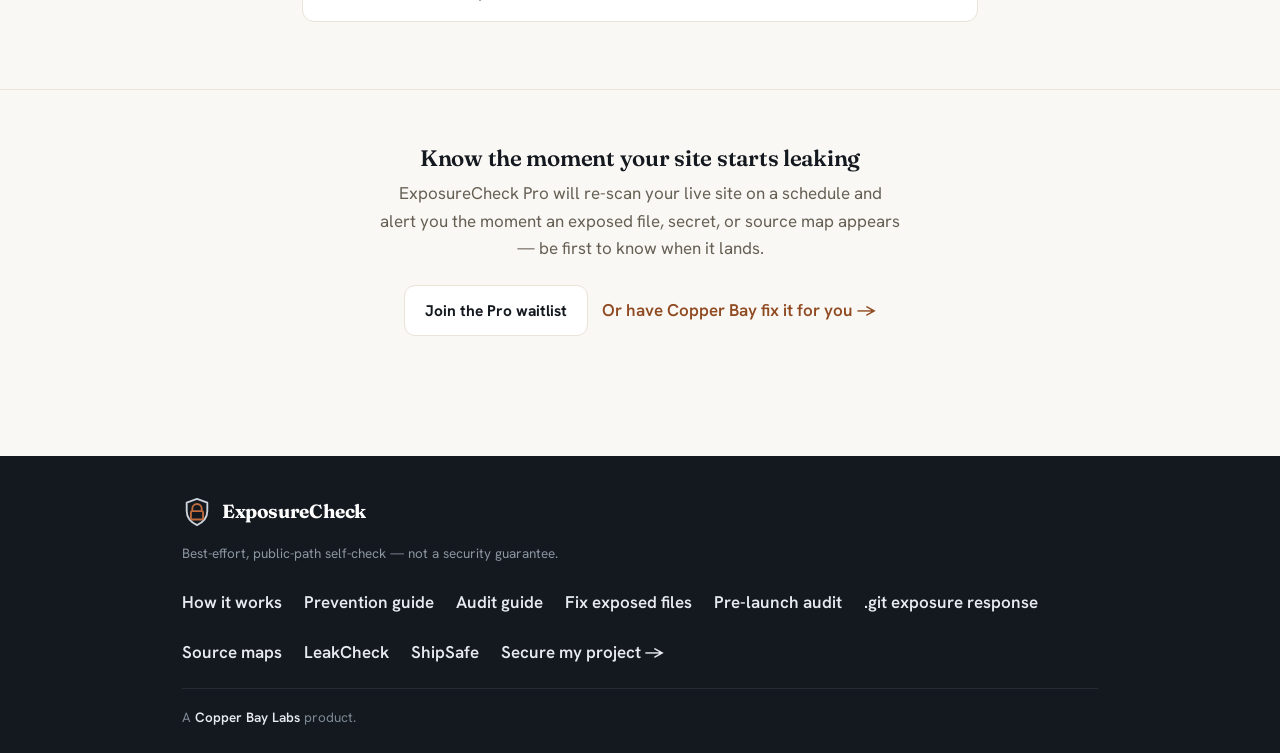
==== commit 5c365db1: "Add Source maps nav link to index.html (primary + footer nav) Co-Authored-By: Claude Sonnet 4.6 <nor" ====
--- a/index.html
+++ b/index.html
@@ -46,6 +46,7 @@
       <a href="guides/prevent-exposed-files-website.html">Prevention</a>
       <a href="guides/pre-launch-exposed-files-audit.html">Pre-launch</a>
       <a href="guides/git-folder-exposed-remediation.html">After .git exposure</a>
+      <a href="guides/source-map-exposure-fix.html">Source maps</a>
     </nav>
   </div>
 </header>
@@ -244,6 +245,7 @@
       <a href="guides/fix-exposed-env-file.html">Fix exposed files</a>
       <a href="guides/pre-launch-exposed-files-audit.html">Pre-launch audit</a>
       <a href="guides/git-folder-exposed-remediation.html">.git exposure response</a>
+      <a href="guides/source-map-exposure-fix.html">Source maps</a>
       <a href="https://labs.copperbaytech.com/leakcheck/" target="_blank" rel="noopener noreferrer">LeakCheck</a>
       <a href="https://labs.copperbaytech.com/shipsafe/" target="_blank" rel="noopener noreferrer">ShipSafe</a>
       <a href="https://copperbaytech.com" target="_blank" rel="noopener noreferrer">Secure my project &rarr;</a>
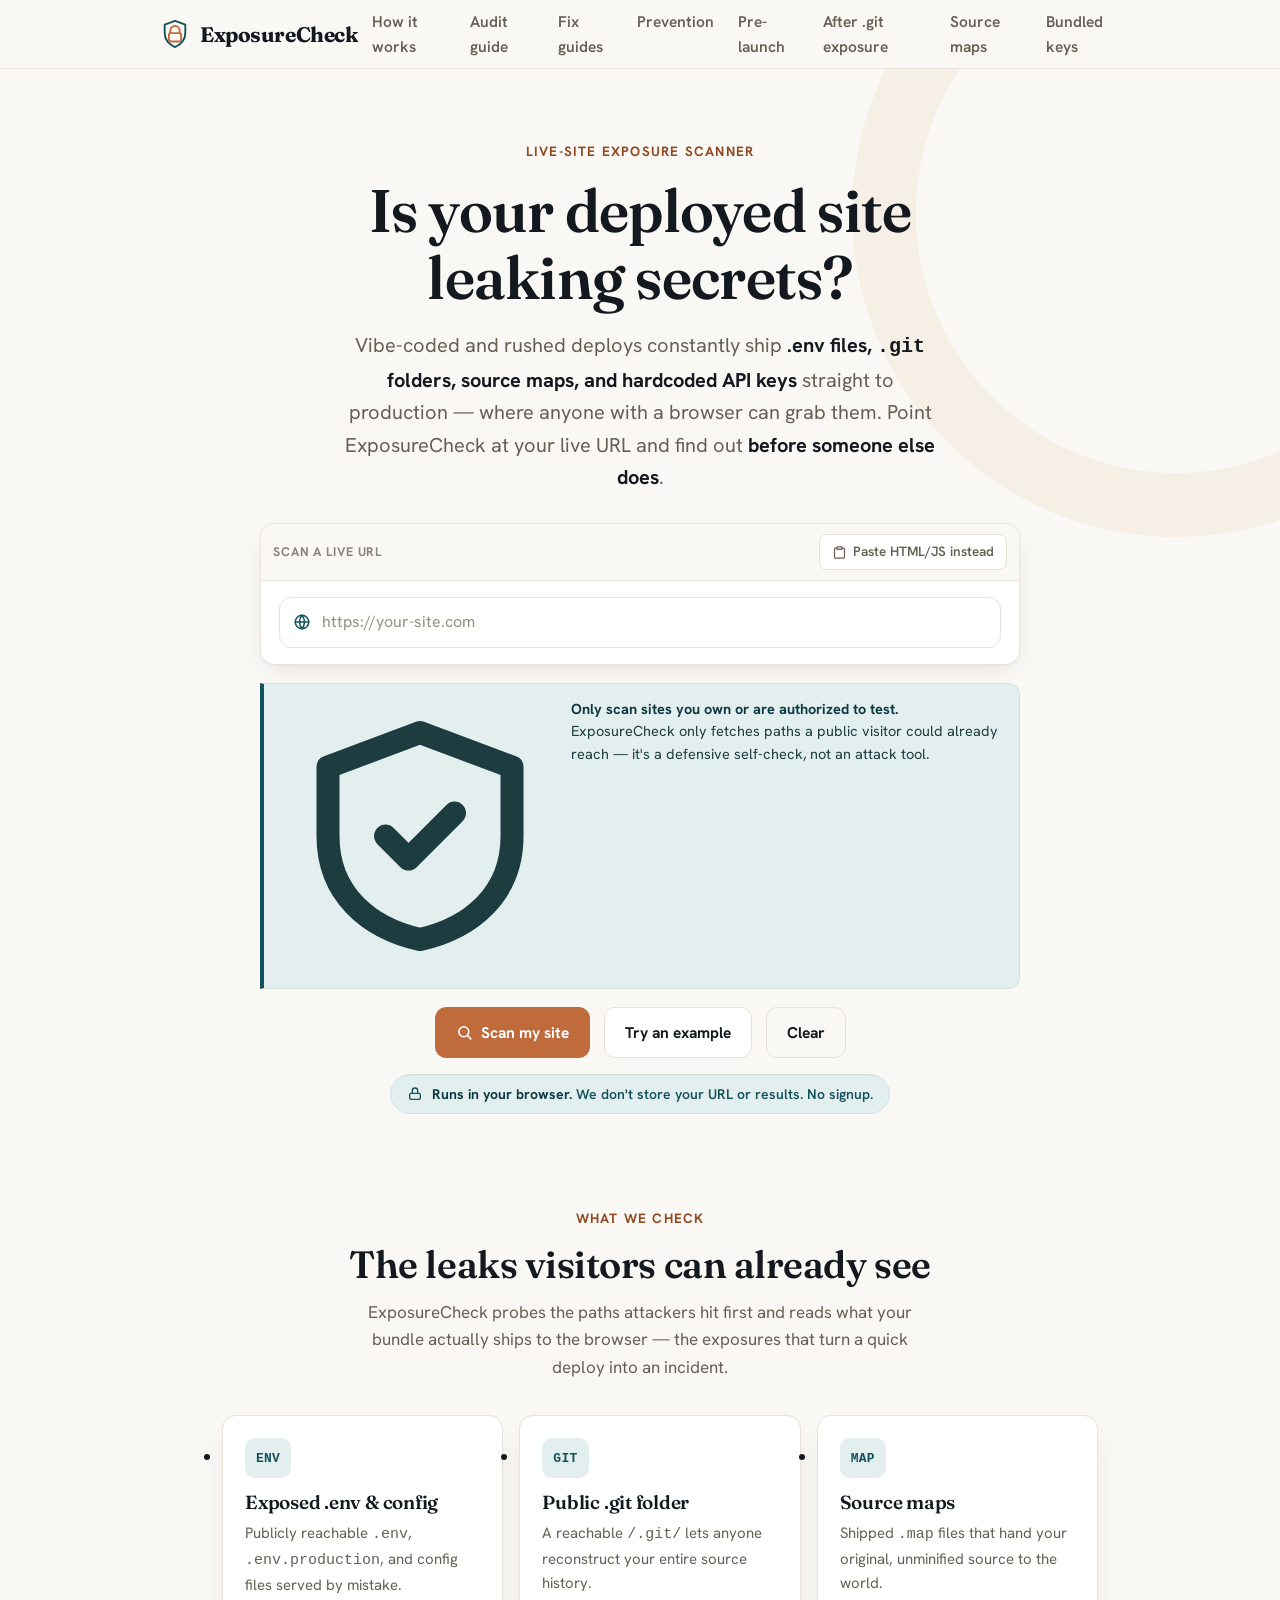
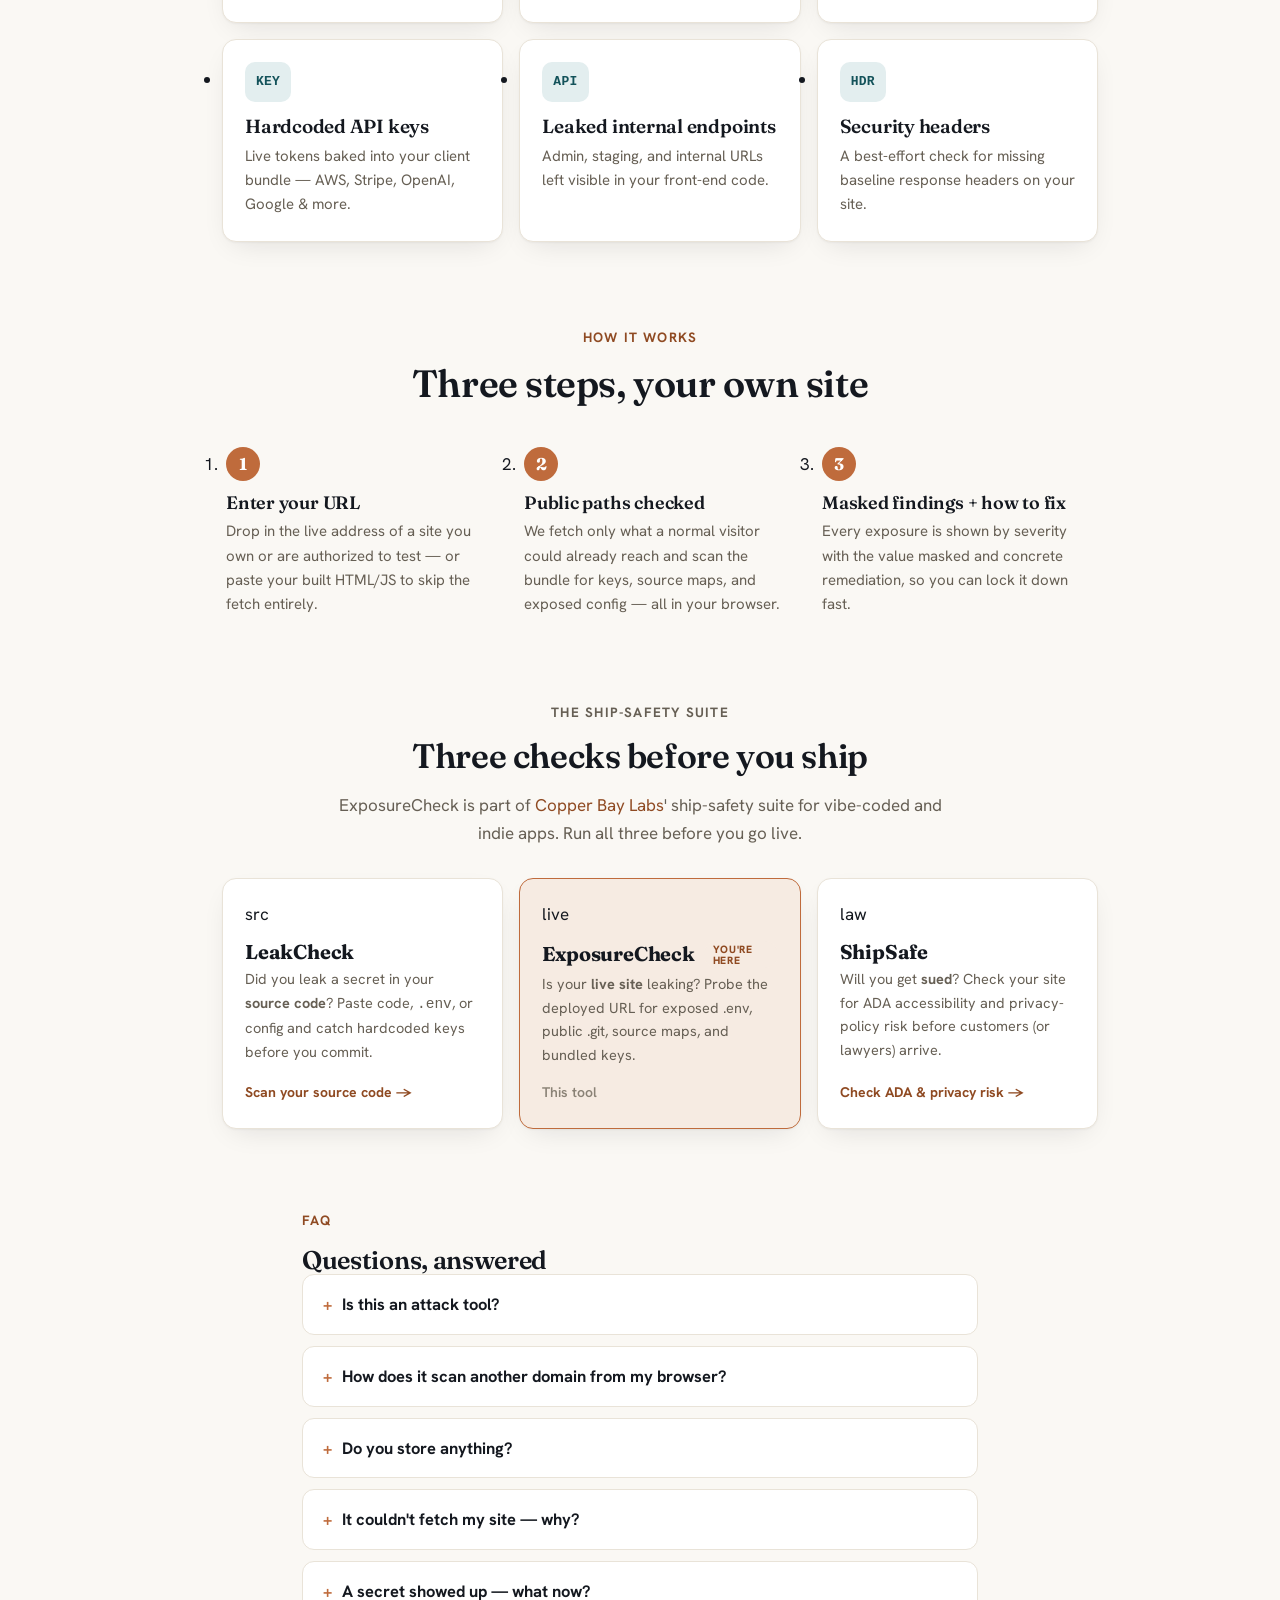
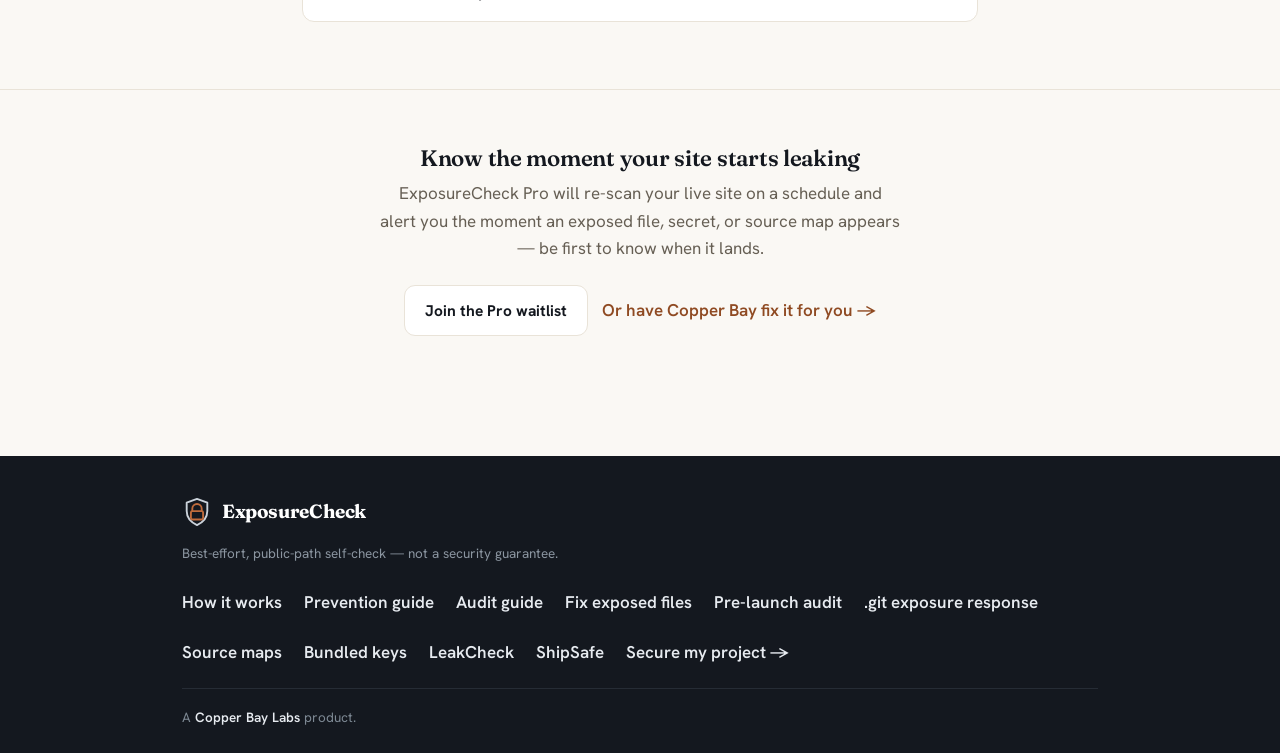
==== commit 89bcfd6c: "nav: add Bundled keys link to all 6 guides + index (+ Source maps to primary navs missing it) Add `h" ====
--- a/index.html
+++ b/index.html
@@ -47,6 +47,7 @@
       <a href="guides/pre-launch-exposed-files-audit.html">Pre-launch</a>
       <a href="guides/git-folder-exposed-remediation.html">After .git exposure</a>
       <a href="guides/source-map-exposure-fix.html">Source maps</a>
+      <a href="guides/hardcoded-api-key-javascript-bundle.html">Bundled keys</a>
     </nav>
   </div>
 </header>
@@ -246,6 +247,7 @@
       <a href="guides/pre-launch-exposed-files-audit.html">Pre-launch audit</a>
       <a href="guides/git-folder-exposed-remediation.html">.git exposure response</a>
       <a href="guides/source-map-exposure-fix.html">Source maps</a>
+      <a href="guides/hardcoded-api-key-javascript-bundle.html">Bundled keys</a>
       <a href="https://labs.copperbaytech.com/leakcheck/" target="_blank" rel="noopener noreferrer">LeakCheck</a>
       <a href="https://labs.copperbaytech.com/shipsafe/" target="_blank" rel="noopener noreferrer">ShipSafe</a>
       <a href="https://copperbaytech.com" target="_blank" rel="noopener noreferrer">Secure my project &rarr;</a>
